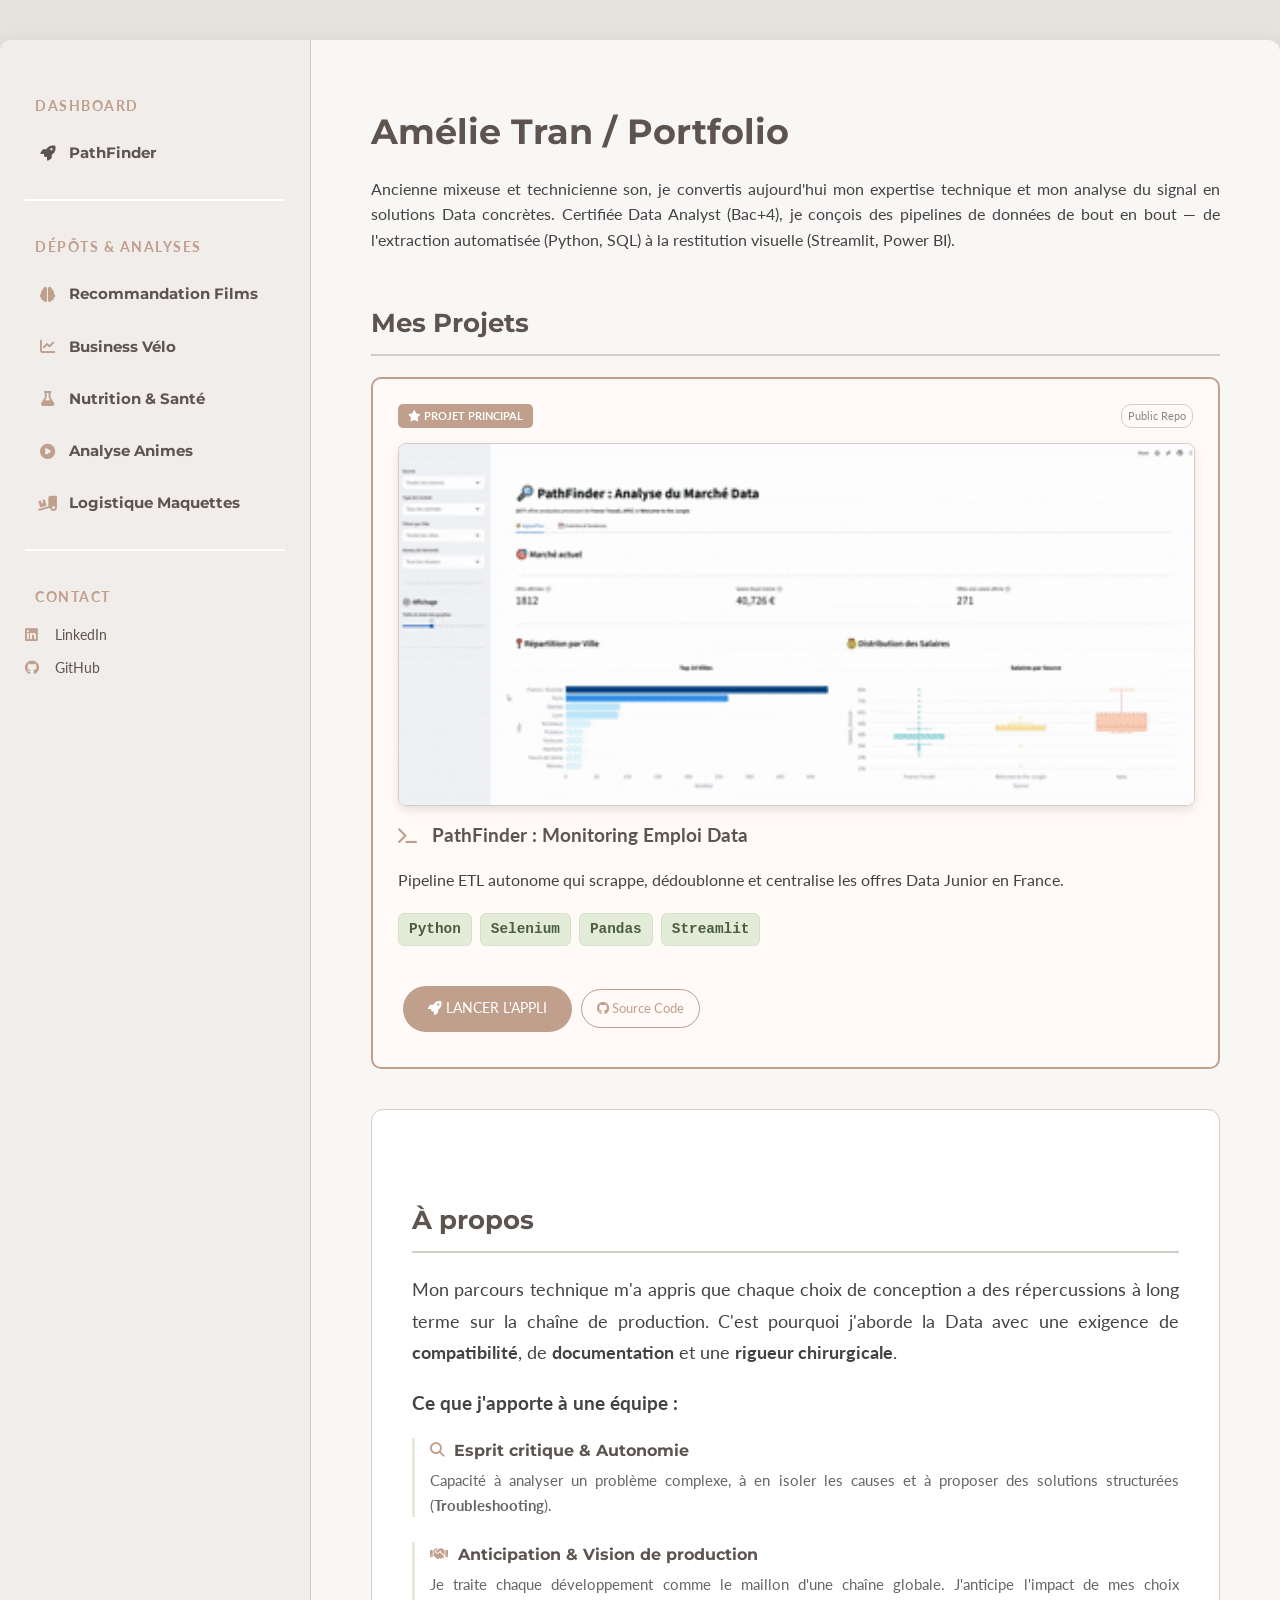
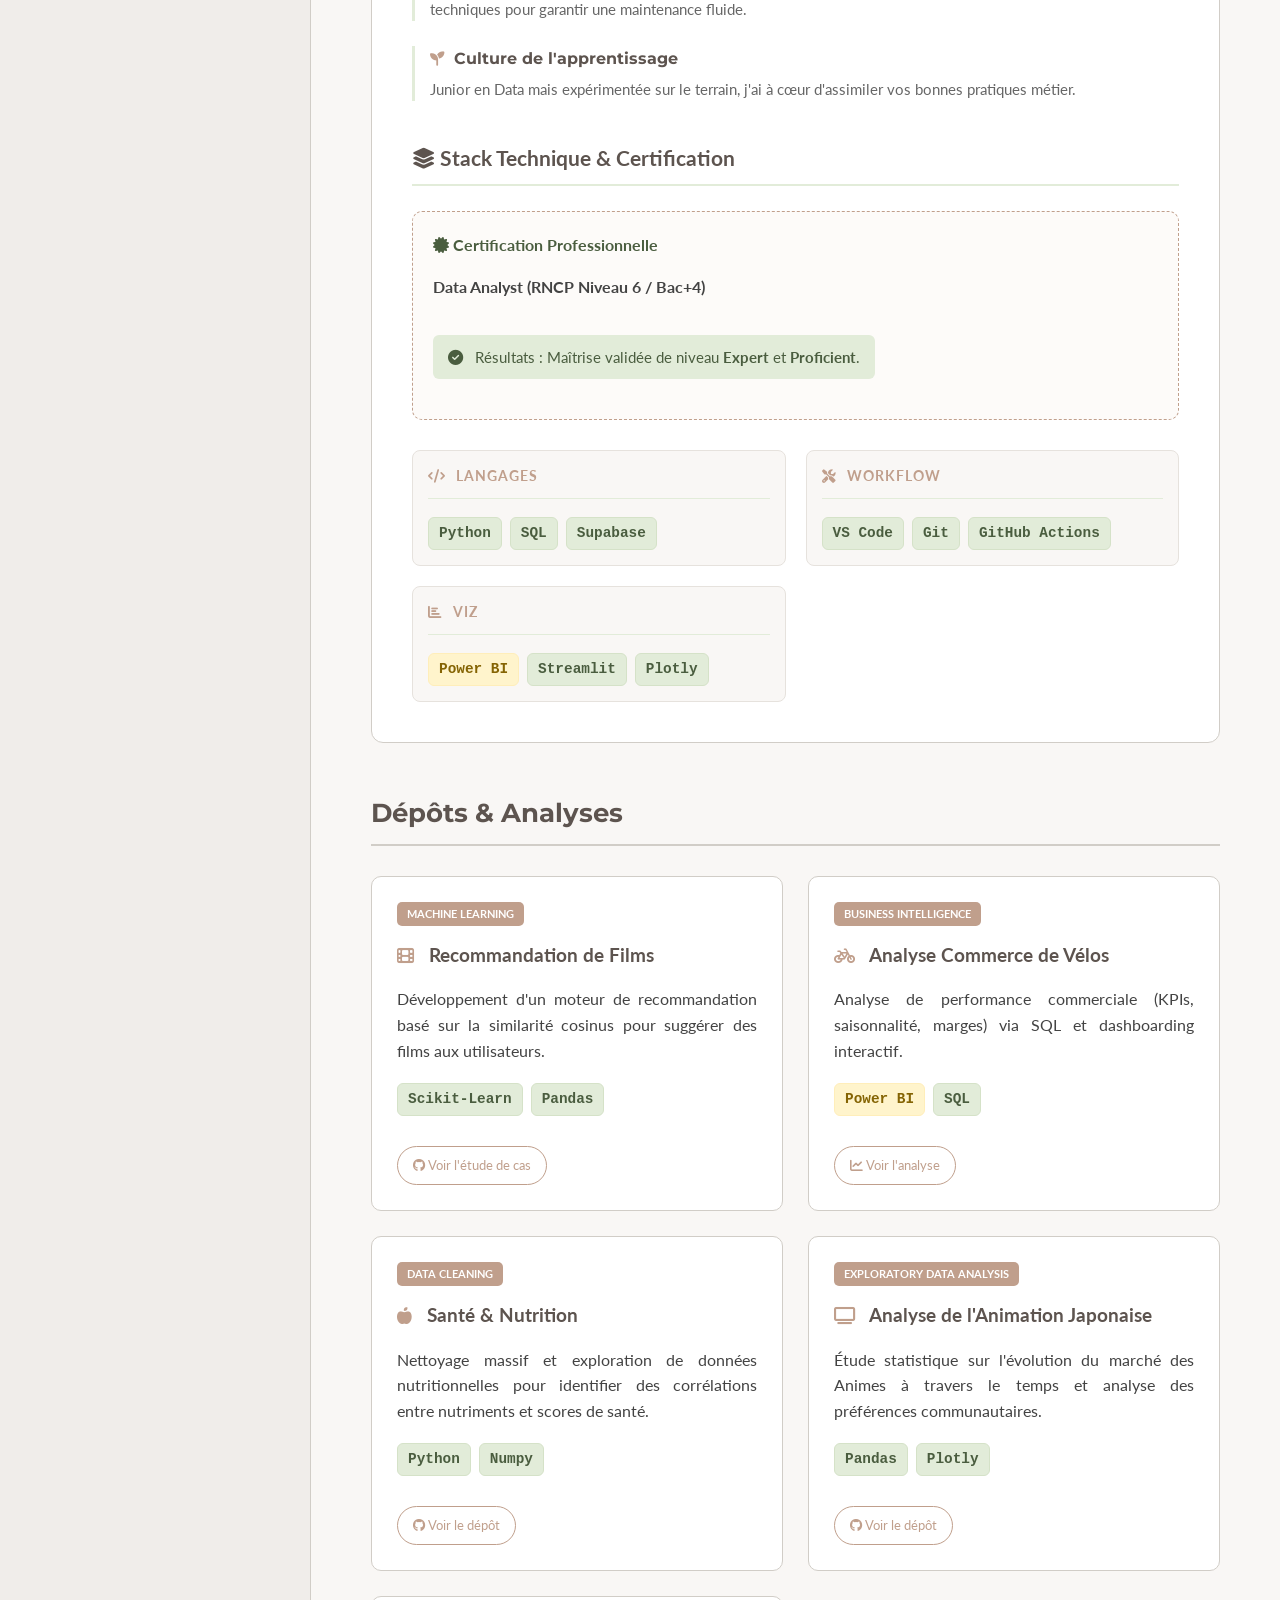
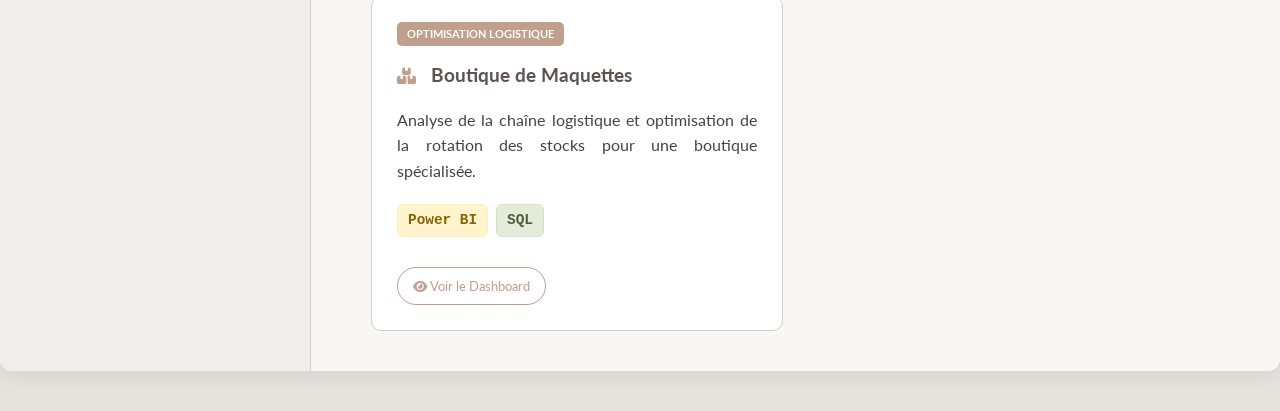
==== index.html @ dfa18959 "Mise à jour A-propos" ====
<!DOCTYPE html>
<html lang="fr">

<head>
    <meta charset="UTF-8">
    <meta name="viewport" content="width=device-width, initial-scale=1.0">
    <title>Am-Tran / Portfolio Data Analyst</title>
    <link href="https://fonts.googleapis.com/css2?family=Lato:wght@400;700&family=Montserrat:wght@700&display=swap"
        rel="stylesheet">
    <link rel="stylesheet" href="https://cdnjs.cloudflare.com/ajax/libs/font-awesome/6.4.0/css/all.min.css">
    <link rel="stylesheet" href="style.css">
</head>

<body>

    <div class="container">
        <nav class="sidebar">
            <h3>Dashboard</h3>
            <ul>
                <li><a href="#pathfinder"><i class="fas fa-rocket"></i> PathFinder</a></li>
            </ul>
            <div class="sidebar-contact">
                <h3>Dépôts & Analyses</h3>
                <ul>
                    <li><a href="#films"><i class="fas fa-brain"></i> Recommandation Films</a></li>
                    <li><a href="#velos"><i class="fas fa-chart-line"></i> Business Vélo</a></li>
                    <li><a href="#nutrition"><i class="fas fa-flask"></i> Nutrition & Santé</a></li>
                    <li><a href="#anime"><i class="fas fa-play-circle"></i> Analyse Animes</a></li>
                    <li><a href="#logistique"><i class="fas fa-truck-loading"></i> Logistique Maquettes</a></li>
                </ul>
            </div>
            <div class="sidebar-contact">
                <h3>Contact</h3>
                <a href="https://www.linkedin.com/in/am%C3%A9lie-tran-981325a5/" target="_blank"><i
                        class="fab fa-linkedin"></i> LinkedIn</a>
                <a href="https://github.com/Am-Tran" target="_blank"><i class="fab fa-github"></i> GitHub</a>
            </div>




        </nav>



        <main class="content">
            <header>
                <h1>Amélie Tran / Portfolio</h1>
                <p class="intro">
                    Ancienne mixeuse et technicienne son, je convertis aujourd'hui mon expertise technique et mon analyse du signal en solutions Data concrètes.

                    Certifiée Data Analyst (Bac+4), je conçois des pipelines de données de bout en bout — de l'extraction automatisée (Python, SQL) à la restitution visuelle (Streamlit, Power BI).
                </p>
            </header>

            <section id="projets">
                <h2>Mes Projets</h2>
                <div class="project-card featured" id="pathfinder">
                    <div class="project-info">
                        <div class="card-header">
                            <span class="tag"><i class="fas fa-star"></i> Projet Principal</span>
                            <span class="repo-status">Public Repo</span>
                        </div>
                        <div class="demo-container">
                            <img src="medias/Demo.gif" alt="Démo PathFinder" class="project-gif">
                        </div>
                        <h3><i class="fas fa-terminal"></i> PathFinder : Monitoring Emploi Data</h3>
                        <p>Pipeline ETL autonome qui scrappe, dédoublonne et centralise les offres Data Junior en
                            France.</p>
                        <div class="stack-list">
                            <span class="stack-badge">Python</span>
                            <span class="stack-badge">Selenium</span>
                            <span class="stack-badge">Pandas</span>
                            <span class="stack-badge">Streamlit</span>
                        </div>
                        <div class="card-footer">
                            <a href="https://pathfinder-data.streamlit.app/" class="btn" target="_blank"><i
                                    class="fas fa-rocket"></i> Lancer l'Appli</a>
                            <a href="https://github.com/Am-Tran/PathFinder" class="btn-small" target="_blank"
                                rel="noopener noreferrer"><i class="fab fa-github"></i> Source Code</a>
                        </div>
                    </div>
                </div>

                <section id="propos">
                    <h2>À propos</h2>
                    
                    <div class="about-text">
                        <p>
                            Mon parcours technique m'a appris que chaque choix de conception a des répercussions à long terme sur la chaîne de production. 
                            C'est pourquoi j'aborde la Data avec une exigence de <strong>compatibilité</strong>, de <strong>documentation</strong> et une <strong>rigueur chirurgicale</strong>.
                        </p>
                    </div>

                    <div class="skills-added-value">
                        <h3>Ce que j'apporte à une équipe :</h3>
                        <div class="value-item">
                            <h4><i class="fas fa-search"></i> Esprit critique & Autonomie</h4>
                            <p>Capacité à analyser un problème complexe, à en isoler les causes et à proposer des solutions structurées (<strong>Troubleshooting</strong>).</p>
                        </div>
                        <div class="value-item">
                            <h4><i class="fas fa-handshake"></i> Anticipation & Vision de production</h4>
                            <p>Je traite chaque développement comme le maillon d'une chaîne globale. J'anticipe l'impact de mes choix techniques pour garantir une maintenance fluide.</p>
                        </div>
                        <div class="value-item">
                            <h4><i class="fas fa-seedling"></i> Culture de l'apprentissage</h4>
                            <p>Junior en Data mais expérimentée sur le terrain, j'ai à cœur d'assimiler vos bonnes pratiques métier.</p>
                        </div>
                    </div>

                    <div id="stack-technique">
                        <h3><i class="fas fa-layer-group"></i> Stack Technique & Certification</h3>
                        
                        <div class="certification-box">
                            <h4><i class="fas fa-certificate"></i> Certification Professionnelle</h4>
                            <p><strong>Data Analyst (RNCP Niveau 6 / Bac+4)</strong></p>
                            <p class="cert-results">
                                <i class="fas fa-check-circle"></i> Résultats : Maîtrise validée de niveau <strong>Expert</strong> et <strong>Proficient</strong>.
                            </p>
                        </div>
                        
                        <div class="stack-container">
                            <div class="stack-category">
                                <h4><i class="fas fa-code"></i> Langages</h4>
                                <div class="stack-tags">
                                    <span class="stack-badge">Python</span>
                                    <span class="stack-badge">SQL</span>
                                    <span class="stack-badge">Supabase</span>
                                </div>
                            </div>
                            <div class="stack-category">
                                <h4><i class="fas fa-tools"></i> Workflow</h4>
                                <div class="stack-tags">
                                    <span class="stack-badge">VS Code</span>
                                    <span class="stack-badge">Git</span>
                                    <span class="stack-badge">GitHub Actions</span>
                                </div>
                            </div>
                            <div class="stack-category">
                                <h4><i class="fas fa-chart-bar"></i> Viz</h4>
                                <div class="stack-tags">
                                    <span class="stack-badge-bi">Power BI</span>
                                    <span class="stack-badge">Streamlit</span>
                                    <span class="stack-badge">Plotly</span>
                                </div>
                            </div>
                        </div>
                    </div>
                </section>
                
                <section id="projets">
                    <h2>Dépôts & Analyses</h2>
                    <div class="project-grid">
                        <div class="project-card" id="films">
                            <div class="project-info">
                                <div class="card-header">
                                    <span class="tag">Machine Learning</span>
                                </div>
                                <h3><i class="fas fa-film"></i> Recommandation de Films</h3>
                                <p>Développement d'un moteur de recommandation basé sur la similarité cosinus pour
                                    suggérer des films aux utilisateurs.</p>
                                <div class="stack-list">
                                    <span class="stack-badge">Scikit-Learn</span>
                                    <span class="stack-badge">Pandas</span>
                                </div>
                                <div class="card-footer">
                                    <a href="PepiteProd.html" class="btn-small" target="_blank"><i
                                            class="fab fa-github"></i> Voir l'étude de cas</a>
                                </div>
                            </div>
                        </div>

                        <div class="project-card" id="velos">
                            <div class="project-info">
                                <div class="card-header">
                                    <span class="tag">Business Intelligence</span>
                                </div>
                                <h3><i class="fas fa-bicycle"></i> Analyse Commerce de Vélos</h3>
                                <p>Analyse de performance commerciale (KPIs, saisonnalité, marges) via SQL et
                                    dashboarding interactif.</p>
                                <div class="stack-list">
                                    <span class="stack-badge-bi">Power BI</span>
                                    <span class="stack-badge">SQL</span>
                                </div>
                                <div class="card-footer">
                                    <a href="#" class="btn-small"><i class="fas fa-chart-line"></i> Voir l'analyse</a>
                                </div>
                            </div>
                        </div>

                        <div class="project-card" id="nutrition">
                            <div class="project-info">
                                <div class="card-header">
                                    <span class="tag">Data Cleaning</span>
                                </div>
                                <h3><i class="fas fa-apple-alt"></i> Santé & Nutrition</h3>
                                <p>Nettoyage massif et exploration de données nutritionnelles pour identifier des
                                    corrélations entre nutriments et scores de santé.</p>
                                <div class="stack-list">
                                    <span class="stack-badge">Python</span>
                                    <span class="stack-badge">Numpy</span>
                                </div>
                                <div class="card-footer">
                                    <a href="https://github.com/Am-Tran" class="btn-small"><i class="fab fa-github"></i>
                                        Voir le dépôt</a>
                                </div>
                            </div>
                        </div>

                        <div class="project-card" id="anime">
                            <div class="project-info">
                                <div class="card-header">
                                    <span class="tag">Exploratory Data Analysis</span>
                                </div>
                                <h3><i class="fas fa-tv"></i> Analyse de l'Animation Japonaise</h3>
                                <p>Étude statistique sur l'évolution du marché des Animes à travers le temps et analyse
                                    des préférences communautaires.</p>
                                <div class="stack-list">
                                    <span class="stack-badge">Pandas</span>
                                    <span class="stack-badge">Plotly</span>
                                </div>
                                <div class="card-footer">
                                    <a href="https://github.com/Am-Tran" class="btn-small"><i class="fab fa-github"></i>
                                        Voir le dépôt</a>
                                </div>
                            </div>
                        </div>

                        <div class="project-card" id="logistique">
                            <div class="project-info">
                                <div class="card-header">
                                    <span class="tag">Optimisation Logistique</span>
                                </div>
                                <h3><i class="fas fa-boxes"></i> Boutique de Maquettes</h3>
                                <p>Analyse de la chaîne logistique et optimisation de la rotation des stocks pour une
                                    boutique spécialisée.</p>
                                <div class="stack-list">
                                    <span class="stack-badge-bi">Power BI</span>
                                    <span class="stack-badge">SQL</span>
                                </div>
                                <div class="card-footer">
                                    <a href="#" class="btn-small"><i class="fas fa-eye"></i> Voir le Dashboard</a>
                                </div>
                            </div>
                        </div>

                    </div>
                </section>

            </section>
        </main>
    </div>
</body>

</html>
---- style.css ----
/* ==========================================================================
   1. RESET ET VARIABLES DE BASE
   ========================================================================== */
html {
    scroll-behavior: smooth;
}

body {
    background-color: #E6E2DD;
    color: #434343;
    font-family: 'Lato', sans-serif;
    line-height: 1.6;
    margin: 0;
}

/* ==========================================================================
   2. MISE EN PAGE GLOBALE
   ========================================================================== */
.container {
    max-width: 1350px;
    margin: 40px auto;
    display: flex;
    background-color: #F9F7F5;
    box-shadow: 0 4px 25px rgba(0, 0, 0, 0.08);
    border-radius: 12px;
    overflow: hidden;
    min-height: 90vh;
}

.content {
    flex: 1;
    padding: 40px 60px;
    min-width: 0; /* TRÈS IMPORTANT pour Flexbox : empêche le texte de déborder */
    overflow-x: hidden;
}

h1, h2 {
    font-family: 'Montserrat', sans-serif;
    color: #5D544F;
}

h1 {
    font-size: 2.2em;
    margin-bottom: 10px;
}

h2 {
    font-size: 1.6em;
    border-bottom: 2px solid #D1CDC7;
    padding-bottom: 10px;
    margin-top: 50px;
}

p {
    text-align: justify;
    margin-bottom: 20px;
}

/* ==========================================================================
   3. SIDEBAR (MENU DE NAVIGATION)
   ========================================================================== */
.sidebar {
    width: 260px;
    background-color: #f0edea;
    padding: 40px 25px;
    flex-shrink: 0;
    border-right: 1px solid #D1CDC7;
}

.sidebar h3 {
    text-align: left;
    font-size: 0.9em;
    text-transform: uppercase;
    letter-spacing: 1.5px;
    margin-bottom: 15px;
    padding-left: 10px;
    color: #C09F8C;
}

.sidebar ul {
    list-style-type: none;
    padding: 0;
}

.sidebar li {
    margin-bottom: 12px;
}

.sidebar li a {
    display: flex;
    align-items: center;
    gap: 12px;
    text-decoration: none;
    color: #5D544F;
    padding: 8px 12px;
    border-radius: 8px;
    transition: all 0.3s;
    font-family: 'Montserrat', sans-serif;
    font-weight: bold;
    font-size: 0.95em;
}

.sidebar li a i,
.sidebar li a span {
    width: 20px;
    text-align: center;
    flex-shrink: 0;
}

.sidebar li a:hover {
    background-color: #ffffff;
    box-shadow: 0 2px 8px rgba(0, 0, 0, 0.05);
    color: #C09F8C;
}

.sidebar-contact {
    margin-top: 25px;
    padding-top: 20px;
    border-top: 2px solid #ffffff;
}

.sidebar-contact a {
    display: flex;
    align-items: center;
    gap: 10px;
    font-size: 0.9em;
    margin-bottom: 10px;
    text-decoration: none;
    color: #5D544F;
    transition: color 0.3s;
}

.sidebar-contact a:hover {
    color: #C09F8C;
}

.sidebar-contact i {
    color: #C09F8C;
    width: 20px;
}

/* ==========================================================================
   4. BOUTONS ET BADGES (COMPÉTENCES)
   ========================================================================== */
.btn, .btn-small {
    display: inline-block;
    text-decoration: none;
    transition: all 0.3s ease;
    text-align: center;
}

.btn {
    background-color: #C09F8C;
    color: white;
    padding: 12px 25px;
    border-radius: 30px;
    font-size: 0.85em;
    text-transform: uppercase;
    margin: 10px 5px;
}

.btn:hover { background-color: #9CAF88; }

.btn-small {
    border: 1px solid #C09F8C;
    color: #C09F8C;
    padding: 8px 15px;
    border-radius: 20px;
    font-size: 0.8em;
}

.btn-small:hover {
    background: #C09F8C;
    color: white;
}

.stack-list, .stack-tags {
    display: flex;
    flex-wrap: wrap;
    gap: 8px;
}

.stack-list { margin: 15px 0; }
.stack-tags { margin-top: 15px; }

.stack-badge {
    font-family: 'Courier New', Courier, monospace;
    background-color: #E2ECD9;
    color: #4A5D3F;
    padding: 4px 10px;
    border-radius: 6px;
    font-size: 0.9em;
    font-weight: bold;
    border: 1px solid #D5E2C8;
    transition: transform 0.2s ease;
}

.stack-badge-bi {
    font-family: 'Courier New', Courier, monospace;
    background-color: #FFF4CC;
    color: #856404;
    padding: 4px 10px;
    border-radius: 6px;
    font-size: 0.9em;
    font-weight: bold;
    border: 1px solid #FFEeba;
    transition: transform 0.2s ease;
}

.stack-badge:hover, .stack-badge-bi:hover {
    transform: scale(1.05);
    cursor: default;
}

/* ==========================================================================
   5. SECTION "À PROPOS" ET "STACK TECHNIQUE"
   ========================================================================== */
#propos {
    margin-top: 40px;
    padding: 40px;
    background-color: #ffffff;
    border-radius: 12px;
    border: 1px solid #D1CDC7;
}

.about-text p {
    font-size: 1.1em;
    line-height: 1.8;
    color: #434343;
}

.value-item {
    margin-bottom: 25px;
    padding-left: 15px;
    border-left: 3px solid #E2ECD9;
}

.value-item h4 {
    margin: 0 0 5px 0;
    color: #5D544F;
    font-family: 'Montserrat', sans-serif;
    display: flex;
    align-items: center;
    gap: 10px;
}

.value-item h4 i {
    color: #C09F8C;
    font-size: 0.9em;
}

.value-item p {
    margin: 0;
    font-size: 0.95em;
    color: #666;
}

/* Stack imbriquée dans À propos */
#stack-technique {
    margin-top: 40px;
}

#stack-technique h3 {
    font-size: 1.3em;
    color: #5D544F;
    border-bottom: 2px solid #E2ECD9;
    padding-bottom: 10px;
    margin-bottom: 25px;
}

.certification-box {
    background-color: #FDFBF9;
    border: 1px dashed #C09F8C;
    padding: 20px;
    border-radius: 10px;
    margin-bottom: 30px;
}

.certification-box h4 {
    color: #4A5D3F;
    margin-top: 0;
    margin-bottom: 10px;
}

.cert-results {
    color: #4A5D3F;
    font-size: 0.95em;
    background: #E2ECD9;
    padding: 10px 15px;
    border-radius: 6px;
    display: inline-block;
}

.cert-results i { margin-right: 8px; }

.stack-container {
    display: grid;
    grid-template-columns: repeat(auto-fit, minmax(250px, 1fr));
    gap: 20px;
}

.stack-category {
    background: #F9F7F5;
    padding: 15px;
    border-radius: 8px;
    border: 1px solid #E6E2DD;
}

.stack-category h4 {
    margin-top: 0;
    color: #C09F8C;
    font-size: 0.85em;
    text-transform: uppercase;
    letter-spacing: 1px;
    border-bottom: 1px solid #E2ECD9;
    padding-bottom: 10px;
    display: flex;
    align-items: center;
    gap: 10px;
}

/* ==========================================================================
   6. GRILLE DES PROJETS (INDEX)
   ========================================================================== */
.project-grid {
    display: grid;
    grid-template-columns: repeat(auto-fit, minmax(280px, 1fr));
    gap: 25px;
    margin-top: 30px;
}

.project-card {
    background: white;
    border: 1px solid #D1CDC7;
    border-radius: 10px;
    padding: 25px;
    display: flex;
    flex-direction: column;
    justify-content: space-between;
    transition: transform 0.3s, box-shadow 0.3s;
}

.project-card:hover {
    transform: translateY(-5px);
    box-shadow: 0 8px 25px rgba(0, 0, 0, 0.08);
}

.project-card.featured {
    grid-column: 1 / -1;
    background-color: #fffaf7;
    border: 2px solid #C09F8C;
}

.card-header {
    display: flex;
    justify-content: space-between;
    align-items: center;
    margin-bottom: 10px;
}

.tag {
    background: #C09F8C;
    color: white;
    padding: 3px 10px;
    border-radius: 5px;
    font-size: 0.7em;
    text-transform: uppercase;
    font-weight: bold;
}

.repo-status {
    font-size: 0.7em;
    color: #888;
    border: 1px solid #D1CDC7;
    padding: 2px 6px;
    border-radius: 10px;
}

.project-card h3 {
    margin: 15px 0 10px 0;
    color: #5D544F;
    text-align: left;
}

.project-card h3 i {
    margin-right: 10px;
    color: #C09F8C;
    font-size: 0.9em;
    transition: 0.3s;
}

.project-card:hover h3 i { transform: scale(1.2); }

.card-footer {
    margin-top: auto;
    padding-top: 15px;
}

.demo-container {
    width: 100%;
    border-radius: 8px;
    overflow: hidden;
    margin: 15px 0;
    border: 1px solid #D1CDC7;
    box-shadow: 0 4px 10px rgba(0, 0, 0, 0.1);
}

.project-gif {
    width: 100%;
    display: block;
    transition: transform 0.5s ease;
}

.project-card:hover .project-gif { transform: scale(1.02); }

/* ==========================================================================
   7. PAGES DE PROJETS DÉTAILLÉS (EX: CINÉMA)
   ========================================================================== */
.project-header {
    display: flex;
    align-items: center;
    gap: 20px;
    margin-bottom: 30px;
}

.context-box {
    background: #ffffff;
    padding: 20px;
    border-radius: 8px;
    border-left: 5px solid #E2ECD9;
    margin-bottom: 30px;
}

.context-box p, .tech-deep-dive p {
    white-space: normal;
    word-wrap: break-word;
}

.dashboard-showcase img {
    width: 100%;
    height: auto;
    border-radius: 8px;
    box-shadow: 0 4px 15px rgba(0, 0, 0, 0.1);
    margin-top: 15px;
}

.caption {
    font-style: italic;
    font-size: 0.9em;
    color: #666;
    margin-top: 10px;
    text-align: center;
}

.image-centree {
    display: block;
    margin: 30px auto;
    width: 50%;
    border-radius: 10px;
    box-shadow: 0 4px 10px rgba(0, 0, 0, 0.1);
}

/* ==========================================================================
   8. CARROUSEL SWIPER & LIGHTBOX
   ========================================================================== */
.swiper {
    overflow: hidden; 
    position: relative;
}

.swiper-wrapper {
    display: flex; 
    transition-property: transform;
}

.swiper-slide {
    flex-shrink: 0; 
    width: 100%;
    height: auto;
    position: relative;
}

.mySwiper {
    width: 100%;
    max-width: 1000px;
    margin: 20px auto;
    height: auto;
    max-height: 70vh;
    background-color: #fff;
    border: 1px solid #ddd;
    border-radius: 12px;
}

.swiper-slide a {
    display: block;
    width: 100%;
}

.swiper-slide img {
    max-width: 100%;
    max-height: 60vh;
    object-fit: contain;
    cursor: zoom-in;
    transition: opacity 0.3s;    
}

.swiper-slide img:hover {
    opacity: 0.9;
}

.swiper-button-next,
.swiper-button-prev {
    color: #4A5D3F;
    background-color: rgba(255, 255, 255, 0.8);
    width: 50px;
    height: 50px;
    border-radius: 50%;
    box-shadow: 0 2px 10px rgba(0, 0, 0, 0.1);
}

.swiper-button-next:after,
.swiper-button-prev:after {
    font-size: 20px;
    font-weight: bold;
}

.swiper-pagination-bullet-active {
    background: #4A5D3F;
}

.swiper-slide .caption {
    margin: 15px 0;
    font-size: 0.9em;
    font-style: italic;
    color: #666;
    padding: 0 20px;
}

/* ==========================================================================
   9. RESPONSIVE MOBILE
   ========================================================================== */
@media (max-width: 768px) {
    .container {
        flex-direction: column;
        margin: 0;
        border-radius: 0;
    }

    .sidebar {
        width: 100%;
        height: auto;
        position: static;
        padding: 20px;
        box-sizing: border-box;
    }

    .content {
        padding: 20px;
    }
}
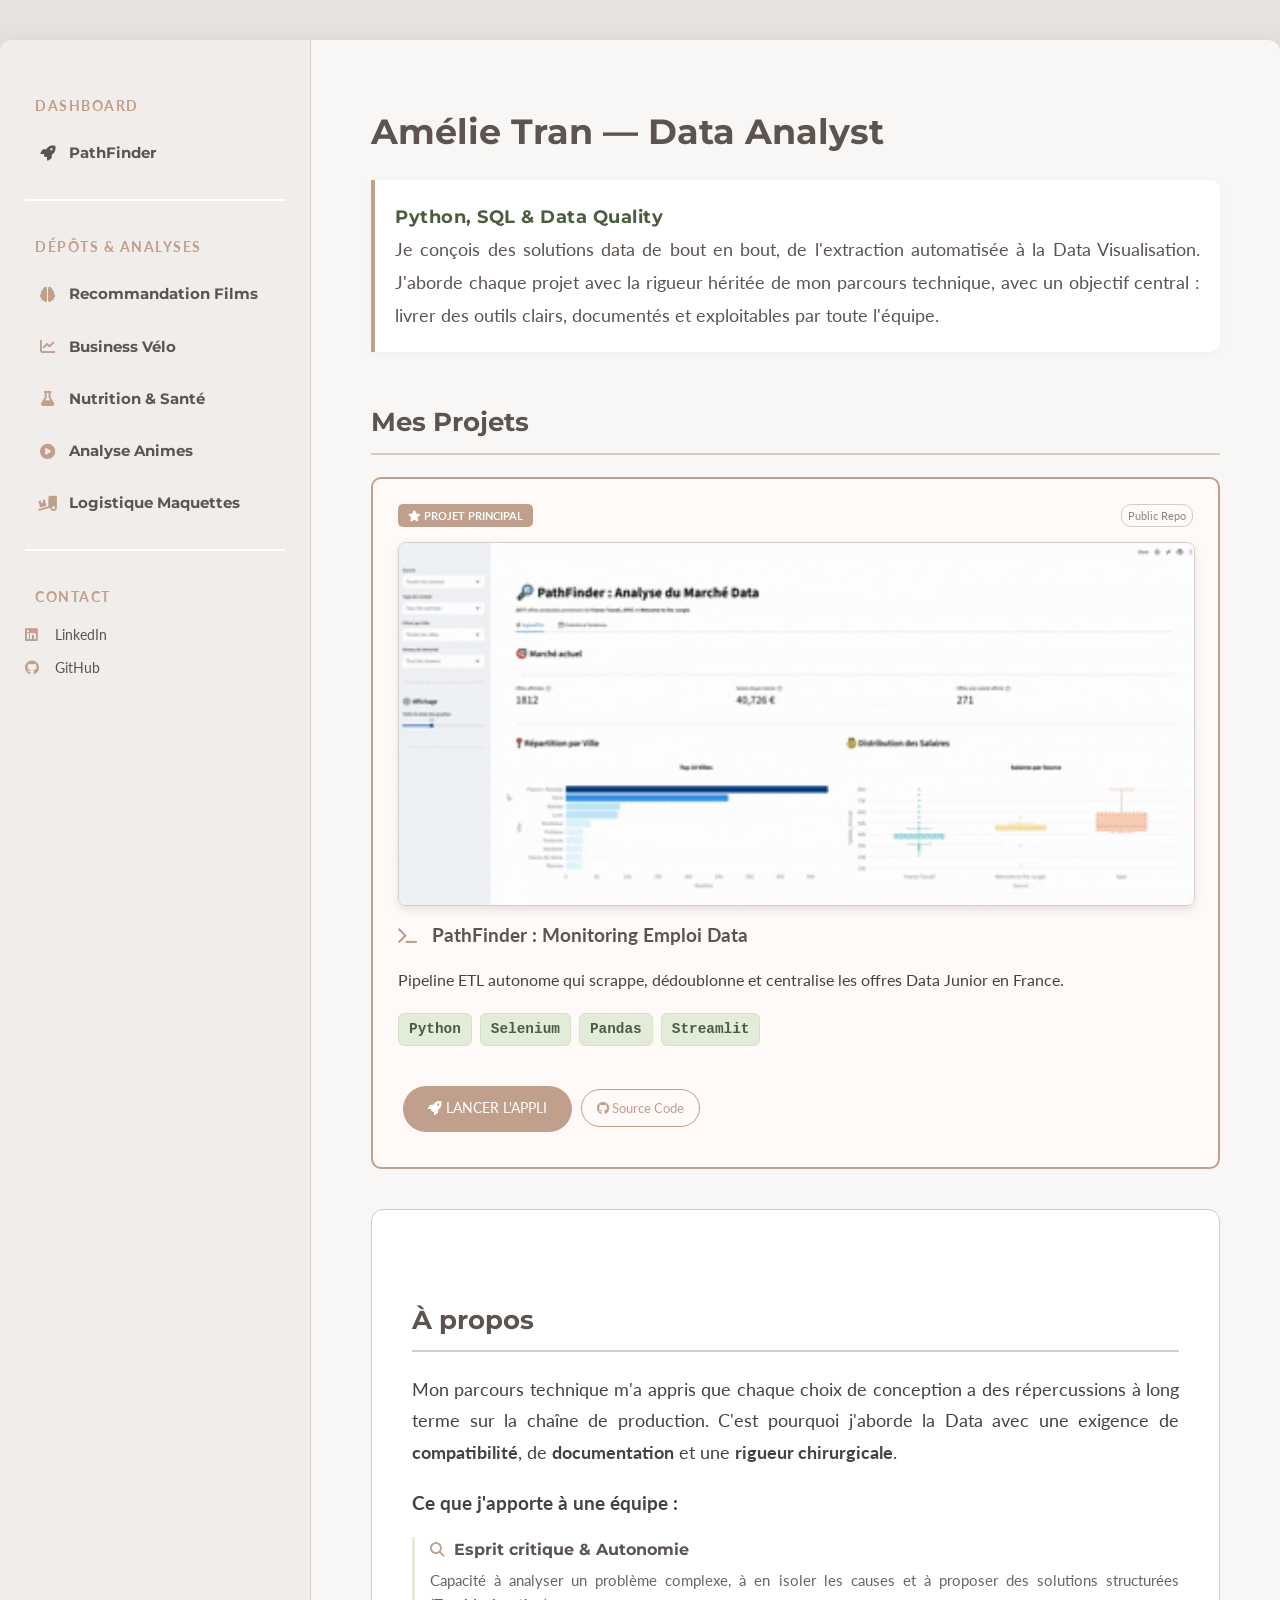
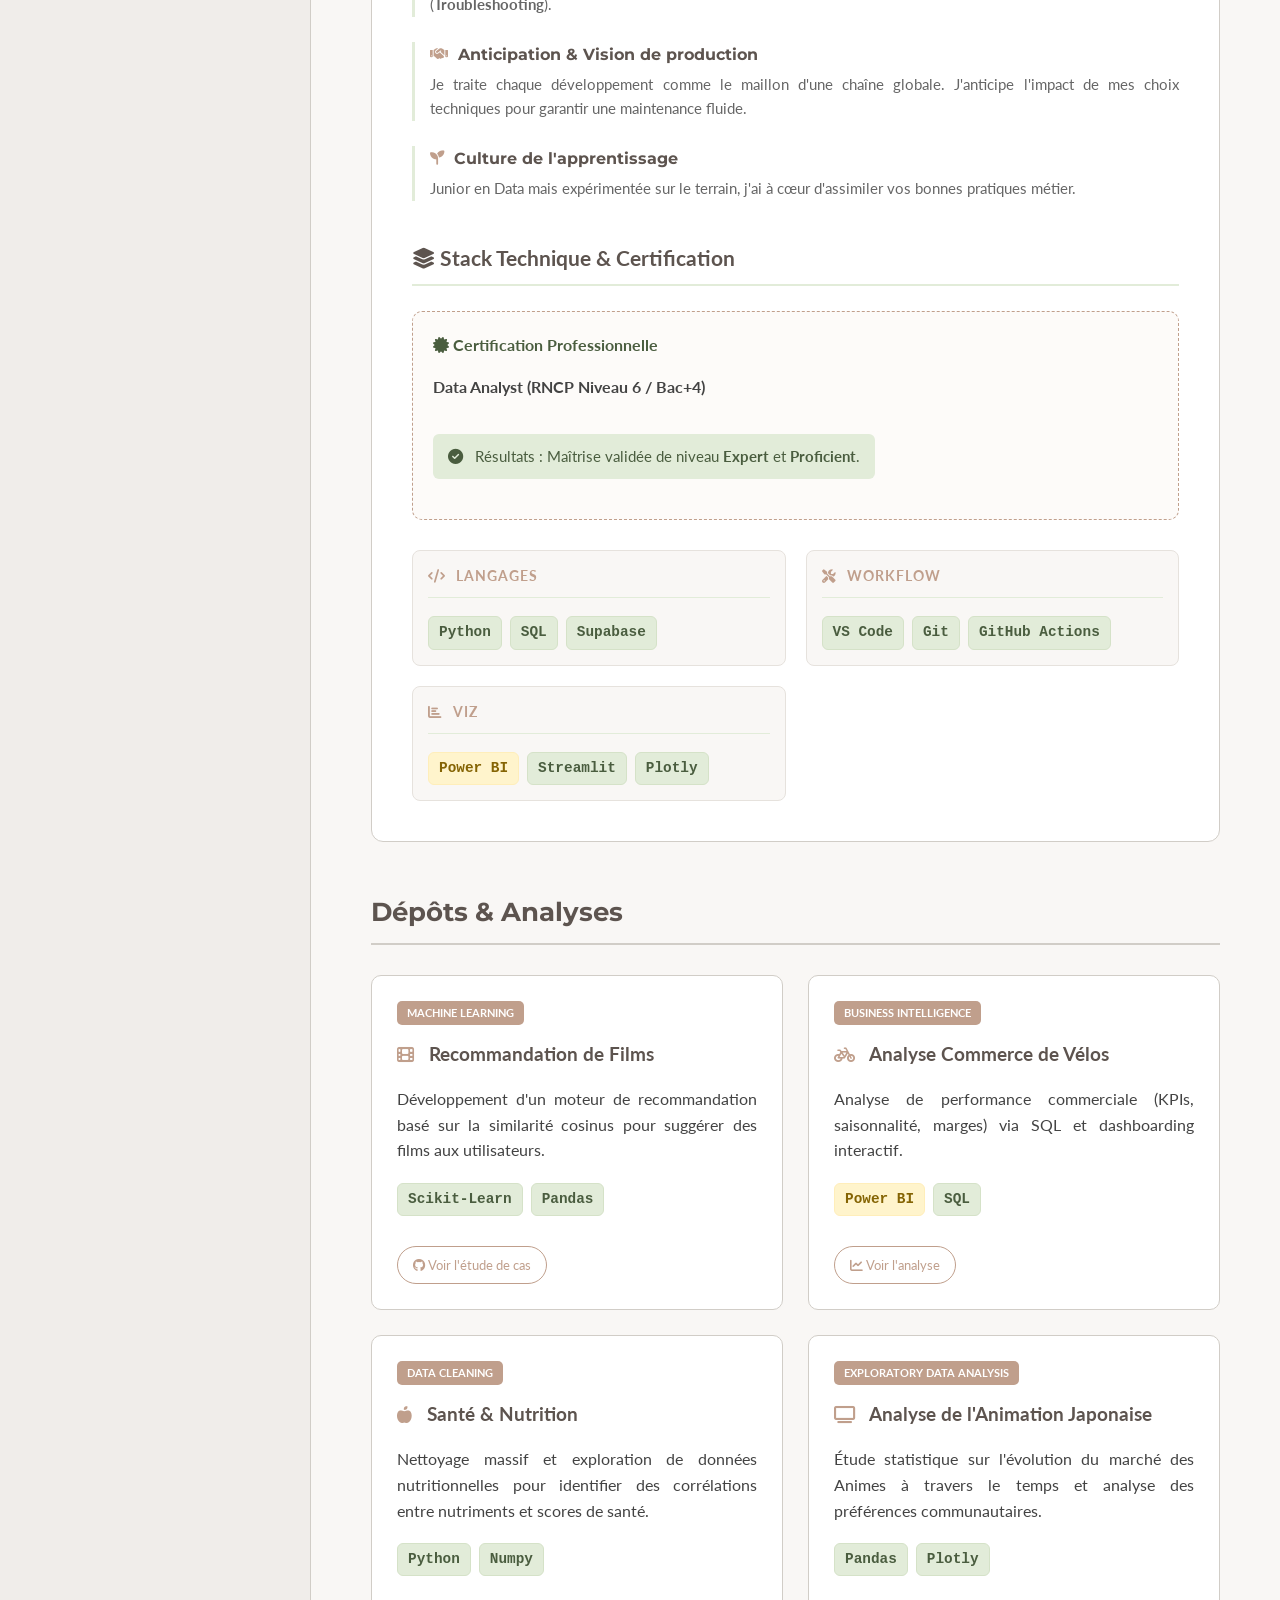
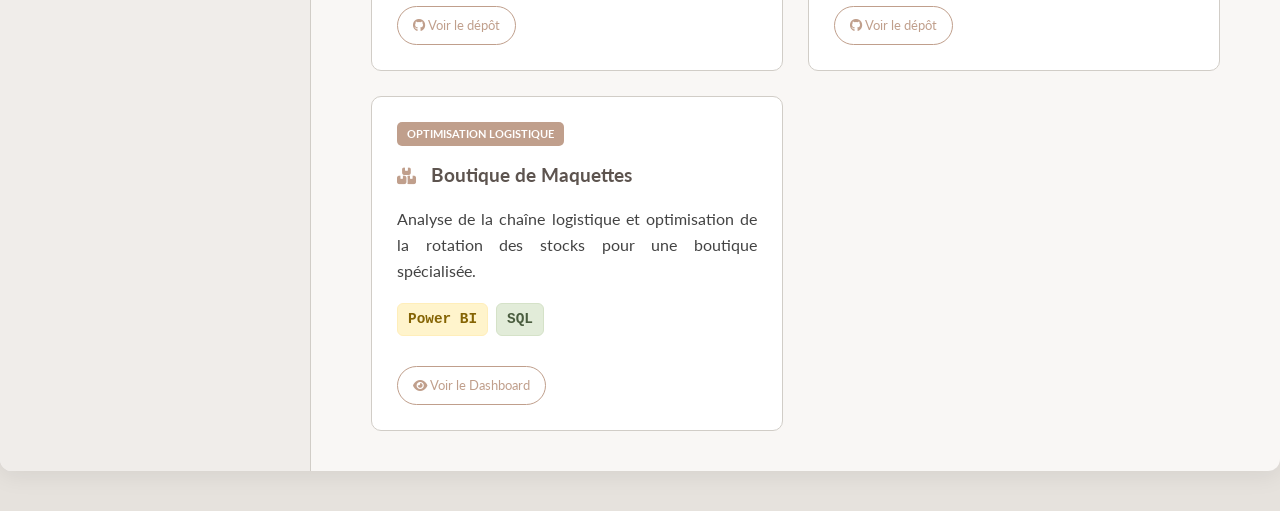
==== commit 78e59e48: "Modif carrousel" ====
--- a/index.html
+++ b/index.html
@@ -45,11 +45,11 @@
 
         <main class="content">
             <header>
-                <h1>Amélie Tran / Portfolio</h1>
+                <h1>Amélie Tran — Data Analyst</h1>
                 <p class="intro">
-                    Ancienne mixeuse et technicienne son, je convertis aujourd'hui mon expertise technique et mon analyse du signal en solutions Data concrètes.
-
-                    Certifiée Data Analyst (Bac+4), je conçois des pipelines de données de bout en bout — de l'extraction automatisée (Python, SQL) à la restitution visuelle (Streamlit, Power BI).
+                    <strong>Python, SQL & Data Quality</strong><br>
+                    Je conçois des solutions data de bout en bout, de l'extraction automatisée à la Data Visualisation. 
+                    J'aborde chaque projet avec la rigueur héritée de mon parcours technique, avec un objectif central : livrer des outils clairs, documentés et exploitables par toute l'équipe.
                 </p>
             </header>
 
@@ -164,7 +164,7 @@
                                     <span class="stack-badge">Pandas</span>
                                 </div>
                                 <div class="card-footer">
-                                    <a href="PepiteProd.html" class="btn-small" target="_blank"><i
+                                    <a href="PepiteProd.html" class="btn-small"><i
                                             class="fab fa-github"></i> Voir l'étude de cas</a>
                                 </div>
                             </div>
--- a/style.css
+++ b/style.css
@@ -30,13 +30,41 @@
 .content {
     flex: 1;
     padding: 40px 60px;
-    min-width: 0; /* TRÈS IMPORTANT pour Flexbox : empêche le texte de déborder */
+    min-width: 0;
+    /* TRÈS IMPORTANT pour Flexbox : empêche le texte de déborder */
     overflow-x: hidden;
 }
 
-h1, h2 {
+h1,
+h2 {
     font-family: 'Montserrat', sans-serif;
     color: #5D544F;
+}
+
+/* Style de l'introduction (Elevator Pitch) */
+header {
+    margin-bottom: 40px;
+}
+
+.intro {
+    font-size: 1.15em;
+    line-height: 1.8;
+    color: #5D544F;
+    border-left: 4px solid #C09F8C;
+    /* La petite ligne beige élégante à gauche */
+    padding-left: 20px;
+    margin-top: 20px;
+    background-color: #ffffff;
+    padding: 20px;
+    border-radius: 0 10px 10px 0;
+    box-shadow: 0 2px 10px rgba(0, 0, 0, 0.03);
+}
+
+.intro strong {
+    color: #4A5D3F;
+    /* Ton vert foncé technique pour faire ressortir Python/SQL */
+    font-family: 'Montserrat', sans-serif;
+    letter-spacing: 0.5px;
 }
 
 h1 {
@@ -142,7 +170,8 @@
 /* ==========================================================================
    4. BOUTONS ET BADGES (COMPÉTENCES)
    ========================================================================== */
-.btn, .btn-small {
+.btn,
+.btn-small {
     display: inline-block;
     text-decoration: none;
     transition: all 0.3s ease;
@@ -159,7 +188,9 @@
     margin: 10px 5px;
 }
 
-.btn:hover { background-color: #9CAF88; }
+.btn:hover {
+    background-color: #9CAF88;
+}
 
 .btn-small {
     border: 1px solid #C09F8C;
@@ -174,14 +205,20 @@
     color: white;
 }
 
-.stack-list, .stack-tags {
+.stack-list,
+.stack-tags {
     display: flex;
     flex-wrap: wrap;
     gap: 8px;
 }
 
-.stack-list { margin: 15px 0; }
-.stack-tags { margin-top: 15px; }
+.stack-list {
+    margin: 15px 0;
+}
+
+.stack-tags {
+    margin-top: 15px;
+}
 
 .stack-badge {
     font-family: 'Courier New', Courier, monospace;
@@ -207,7 +244,8 @@
     transition: transform 0.2s ease;
 }
 
-.stack-badge:hover, .stack-badge-bi:hover {
+.stack-badge:hover,
+.stack-badge-bi:hover {
     transform: scale(1.05);
     cursor: default;
 }
@@ -291,7 +329,9 @@
     display: inline-block;
 }
 
-.cert-results i { margin-right: 8px; }
+.cert-results i {
+    margin-right: 8px;
+}
 
 .stack-container {
     display: grid;
@@ -389,7 +429,9 @@
     transition: 0.3s;
 }
 
-.project-card:hover h3 i { transform: scale(1.2); }
+.project-card:hover h3 i {
+    transform: scale(1.2);
+}
 
 .card-footer {
     margin-top: auto;
@@ -411,7 +453,9 @@
     transition: transform 0.5s ease;
 }
 
-.project-card:hover .project-gif { transform: scale(1.02); }
+.project-card:hover .project-gif {
+    transform: scale(1.02);
+}
 
 /* ==========================================================================
    7. PAGES DE PROJETS DÉTAILLÉS (EX: CINÉMA)
@@ -431,7 +475,8 @@
     margin-bottom: 30px;
 }
 
-.context-box p, .tech-deep-dive p {
+.context-box p,
+.tech-deep-dive p {
     white-space: normal;
     word-wrap: break-word;
 }
@@ -464,17 +509,17 @@
    8. CARROUSEL SWIPER & LIGHTBOX
    ========================================================================== */
 .swiper {
-    overflow: hidden; 
+    overflow: hidden;
     position: relative;
 }
 
 .swiper-wrapper {
-    display: flex; 
+    display: flex;
     transition-property: transform;
 }
 
 .swiper-slide {
-    flex-shrink: 0; 
+    flex-shrink: 0;
     width: 100%;
     height: auto;
     position: relative;
@@ -485,10 +530,11 @@
     max-width: 1000px;
     margin: 20px auto;
     height: auto;
-    max-height: 70vh;
+    max-height: 80vh;
     background-color: #fff;
     border: 1px solid #ddd;
     border-radius: 12px;
+    padding-bottom: 60px;
 }
 
 .swiper-slide a {
@@ -501,7 +547,7 @@
     max-height: 60vh;
     object-fit: contain;
     cursor: zoom-in;
-    transition: opacity 0.3s;    
+    transition: opacity 0.3s;
 }
 
 .swiper-slide img:hover {
@@ -528,12 +574,19 @@
     background: #4A5D3F;
 }
 
+.swiper-pagination {
+    bottom: 15px !important; 
+}
+
 .swiper-slide .caption {
-    margin: 15px 0;
-    font-size: 0.9em;
+    margin-top: 25px;  
+    margin-bottom: 10px;
+    font-size: 1.1em;    
     font-style: italic;
-    color: #666;
-    padding: 0 20px;
+    color: #4A5D3F;     
+    padding: 0 40px;    
+    line-height: 1.5;    
+    text-align: center;
 }
 
 /* ==========================================================================
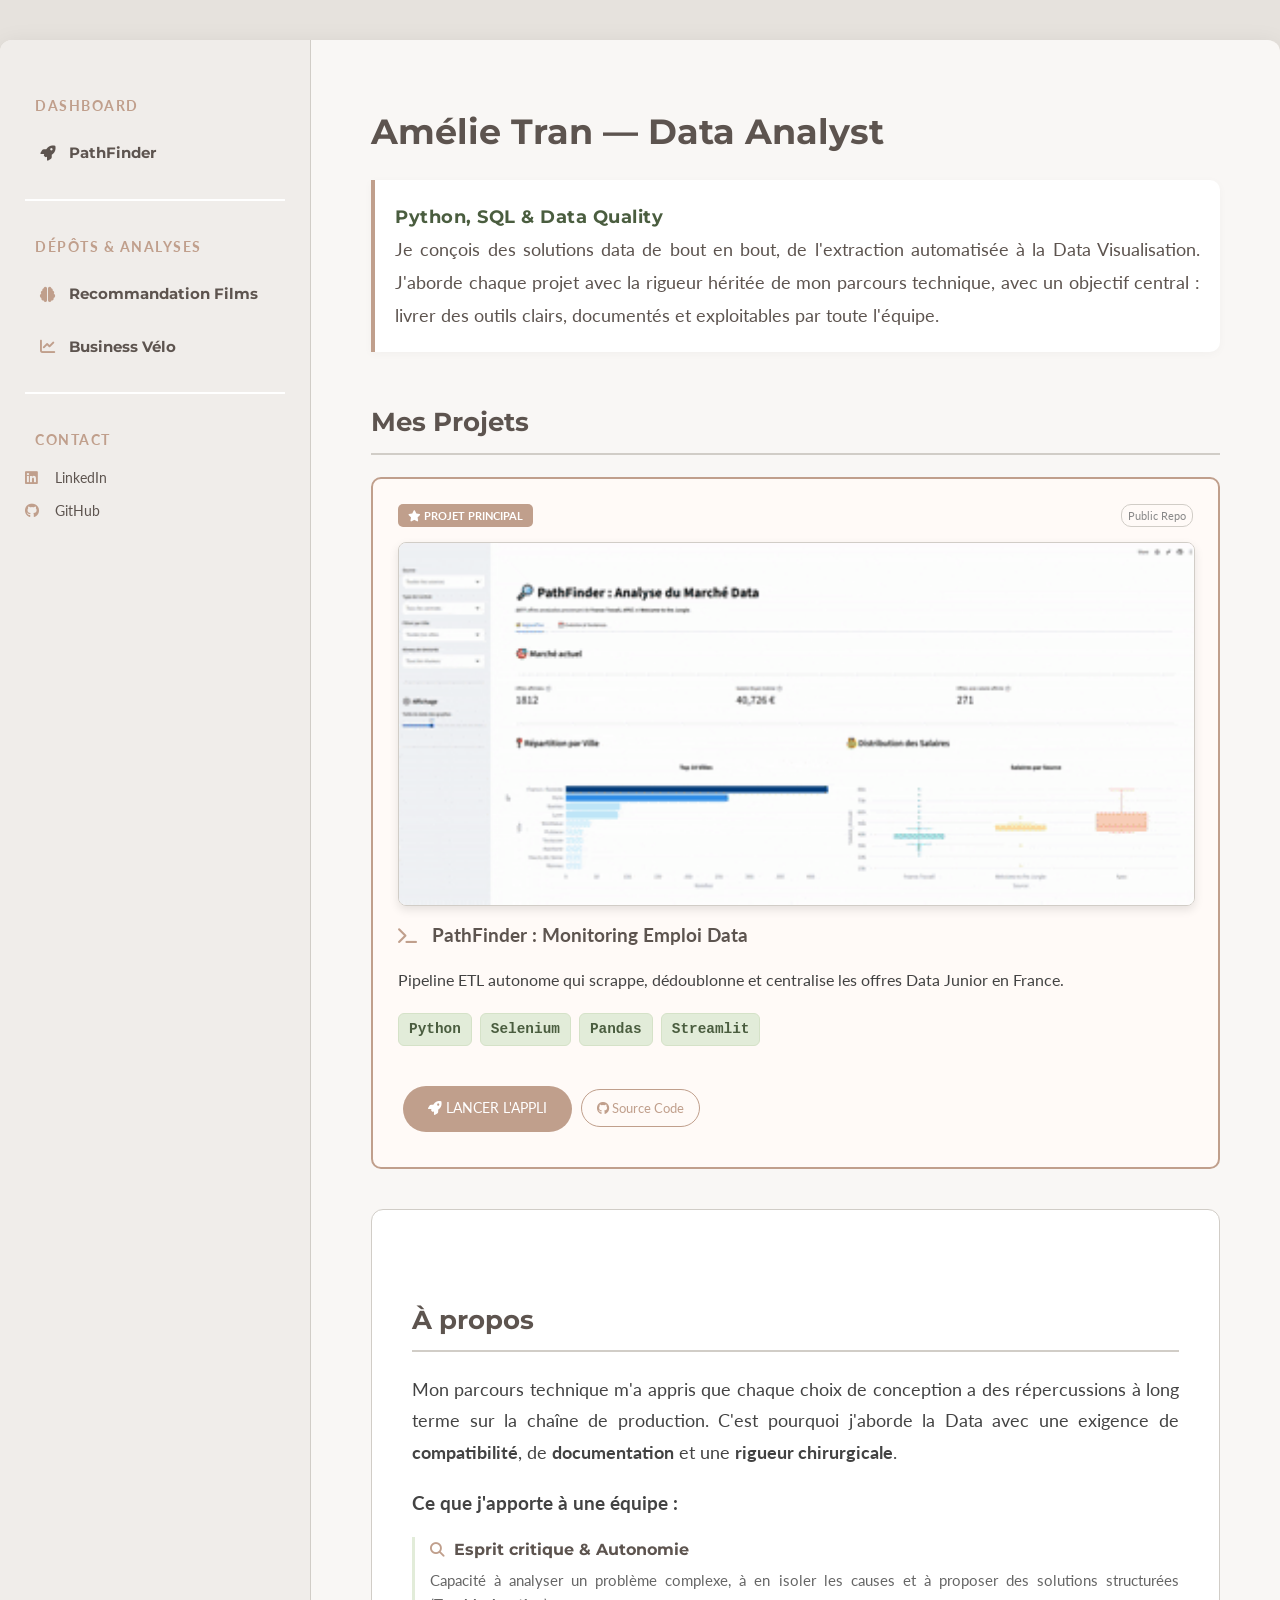
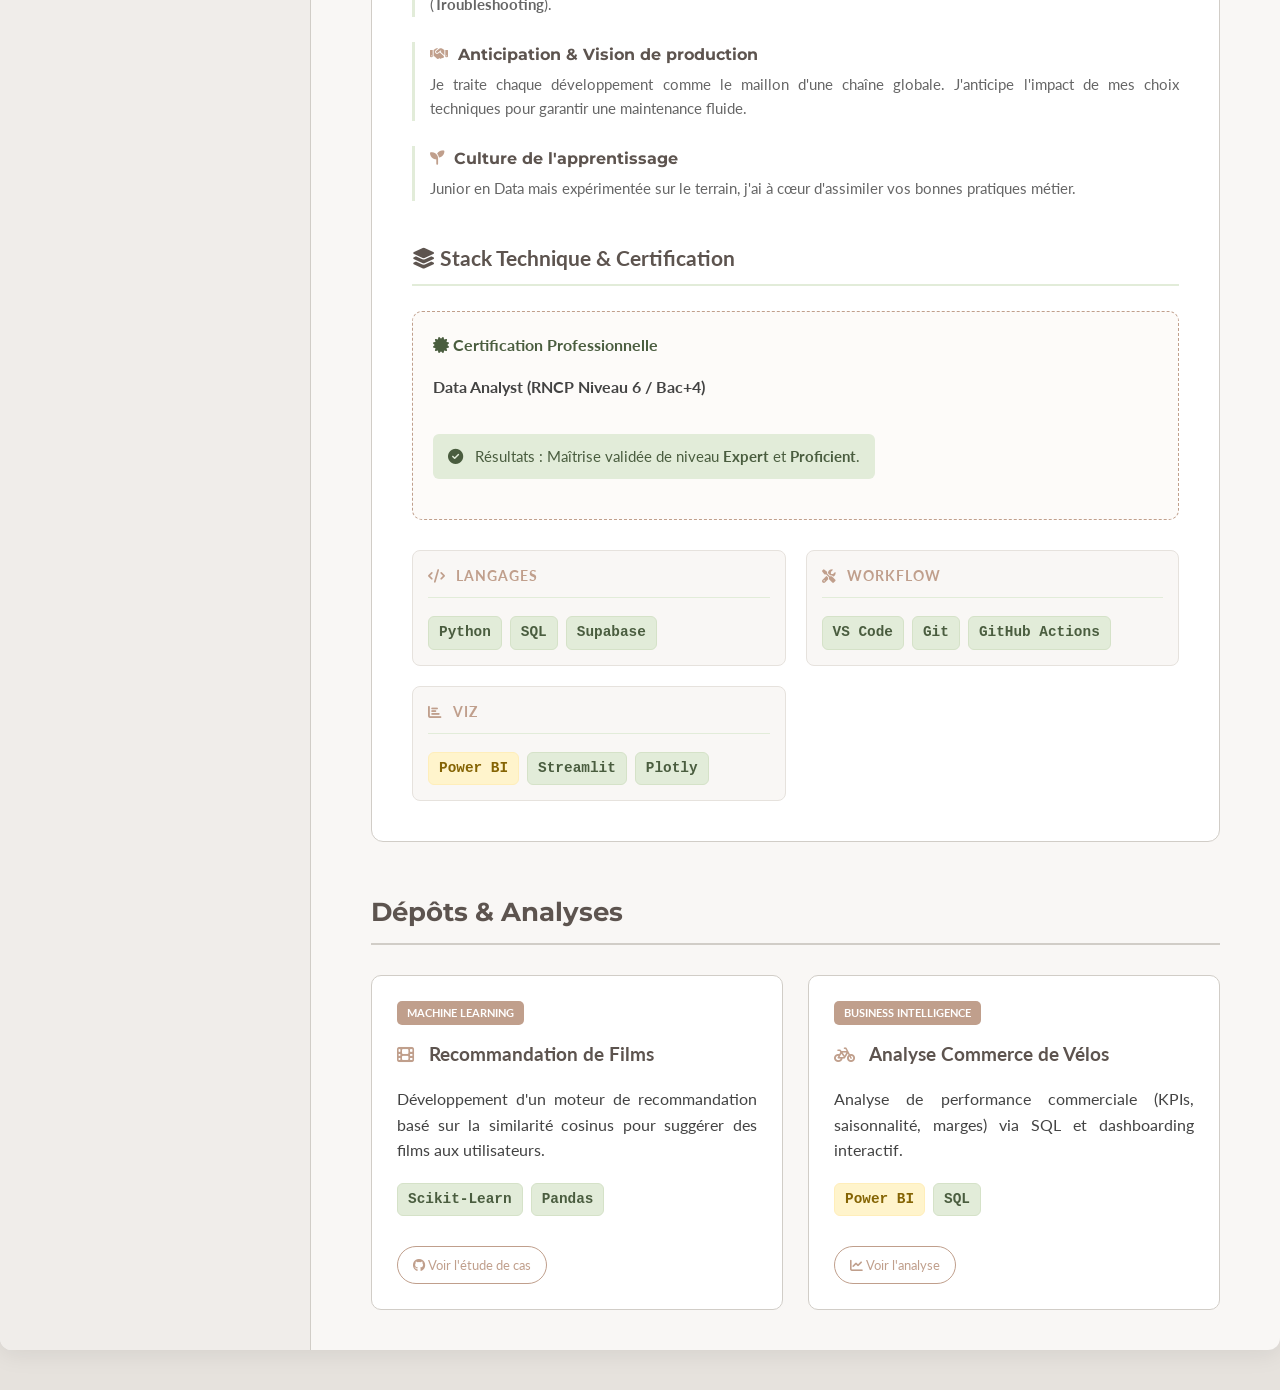
==== commit 863f66c9: "Finalisation page Velo" ====
--- a/index.html
+++ b/index.html
@@ -22,11 +22,8 @@
             <div class="sidebar-contact">
                 <h3>Dépôts & Analyses</h3>
                 <ul>
-                    <li><a href="#films"><i class="fas fa-brain"></i> Recommandation Films</a></li>
-                    <li><a href="#velos"><i class="fas fa-chart-line"></i> Business Vélo</a></li>
-                    <li><a href="#nutrition"><i class="fas fa-flask"></i> Nutrition & Santé</a></li>
-                    <li><a href="#anime"><i class="fas fa-play-circle"></i> Analyse Animes</a></li>
-                    <li><a href="#logistique"><i class="fas fa-truck-loading"></i> Logistique Maquettes</a></li>
+                    <li><a href="CineCreuse.html"><i class="fas fa-brain"></i> Recommandation Films</a></li>
+                    <li><a href="PtitVelo.html"><i class="fas fa-chart-line"></i> Business Vélo</a></li>                                       
                 </ul>
             </div>
             <div class="sidebar-contact">
@@ -48,8 +45,9 @@
                 <h1>Amélie Tran — Data Analyst</h1>
                 <p class="intro">
                     <strong>Python, SQL & Data Quality</strong><br>
-                    Je conçois des solutions data de bout en bout, de l'extraction automatisée à la Data Visualisation. 
-                    J'aborde chaque projet avec la rigueur héritée de mon parcours technique, avec un objectif central : livrer des outils clairs, documentés et exploitables par toute l'équipe.
+                    Je conçois des solutions data de bout en bout, de l'extraction automatisée à la Data Visualisation.
+                    J'aborde chaque projet avec la rigueur héritée de mon parcours technique, avec un objectif central :
+                    livrer des outils clairs, documentés et exploitables par toute l'équipe.
                 </p>
             </header>
 
@@ -84,11 +82,13 @@
 
                 <section id="propos">
                     <h2>À propos</h2>
-                    
+
                     <div class="about-text">
                         <p>
-                            Mon parcours technique m'a appris que chaque choix de conception a des répercussions à long terme sur la chaîne de production. 
-                            C'est pourquoi j'aborde la Data avec une exigence de <strong>compatibilité</strong>, de <strong>documentation</strong> et une <strong>rigueur chirurgicale</strong>.
+                            Mon parcours technique m'a appris que chaque choix de conception a des répercussions à long
+                            terme sur la chaîne de production.
+                            C'est pourquoi j'aborde la Data avec une exigence de <strong>compatibilité</strong>, de
+                            <strong>documentation</strong> et une <strong>rigueur chirurgicale</strong>.
                         </p>
                     </div>
 
@@ -96,29 +96,33 @@
                         <h3>Ce que j'apporte à une équipe :</h3>
                         <div class="value-item">
                             <h4><i class="fas fa-search"></i> Esprit critique & Autonomie</h4>
-                            <p>Capacité à analyser un problème complexe, à en isoler les causes et à proposer des solutions structurées (<strong>Troubleshooting</strong>).</p>
+                            <p>Capacité à analyser un problème complexe, à en isoler les causes et à proposer des
+                                solutions structurées (<strong>Troubleshooting</strong>).</p>
                         </div>
                         <div class="value-item">
                             <h4><i class="fas fa-handshake"></i> Anticipation & Vision de production</h4>
-                            <p>Je traite chaque développement comme le maillon d'une chaîne globale. J'anticipe l'impact de mes choix techniques pour garantir une maintenance fluide.</p>
+                            <p>Je traite chaque développement comme le maillon d'une chaîne globale. J'anticipe l'impact
+                                de mes choix techniques pour garantir une maintenance fluide.</p>
                         </div>
                         <div class="value-item">
                             <h4><i class="fas fa-seedling"></i> Culture de l'apprentissage</h4>
-                            <p>Junior en Data mais expérimentée sur le terrain, j'ai à cœur d'assimiler vos bonnes pratiques métier.</p>
+                            <p>Junior en Data mais expérimentée sur le terrain, j'ai à cœur d'assimiler vos bonnes
+                                pratiques métier.</p>
                         </div>
                     </div>
 
                     <div id="stack-technique">
                         <h3><i class="fas fa-layer-group"></i> Stack Technique & Certification</h3>
-                        
+
                         <div class="certification-box">
                             <h4><i class="fas fa-certificate"></i> Certification Professionnelle</h4>
                             <p><strong>Data Analyst (RNCP Niveau 6 / Bac+4)</strong></p>
                             <p class="cert-results">
-                                <i class="fas fa-check-circle"></i> Résultats : Maîtrise validée de niveau <strong>Expert</strong> et <strong>Proficient</strong>.
+                                <i class="fas fa-check-circle"></i> Résultats : Maîtrise validée de niveau
+                                <strong>Expert</strong> et <strong>Proficient</strong>.
                             </p>
                         </div>
-                        
+
                         <div class="stack-container">
                             <div class="stack-category">
                                 <h4><i class="fas fa-code"></i> Langages</h4>
@@ -147,10 +151,11 @@
                         </div>
                     </div>
                 </section>
-                
+
                 <section id="projets">
                     <h2>Dépôts & Analyses</h2>
                     <div class="project-grid">
+                        
                         <div class="project-card" id="films">
                             <div class="project-info">
                                 <div class="card-header">
@@ -164,8 +169,8 @@
                                     <span class="stack-badge">Pandas</span>
                                 </div>
                                 <div class="card-footer">
-                                    <a href="PepiteProd.html" class="btn-small"><i
-                                            class="fab fa-github"></i> Voir l'étude de cas</a>
+                                    <a href="CineCreuse.html" class="btn-small"><i class="fab fa-github"></i> Voir
+                                        l'étude de cas</a>
                                 </div>
                             </div>
                         </div>
@@ -183,73 +188,21 @@
                                     <span class="stack-badge">SQL</span>
                                 </div>
                                 <div class="card-footer">
-                                    <a href="#" class="btn-small"><i class="fas fa-chart-line"></i> Voir l'analyse</a>
-                                </div>
-                            </div>
-                        </div>
-
-                        <div class="project-card" id="nutrition">
-                            <div class="project-info">
-                                <div class="card-header">
-                                    <span class="tag">Data Cleaning</span>
-                                </div>
-                                <h3><i class="fas fa-apple-alt"></i> Santé & Nutrition</h3>
-                                <p>Nettoyage massif et exploration de données nutritionnelles pour identifier des
-                                    corrélations entre nutriments et scores de santé.</p>
-                                <div class="stack-list">
-                                    <span class="stack-badge">Python</span>
-                                    <span class="stack-badge">Numpy</span>
-                                </div>
-                                <div class="card-footer">
-                                    <a href="https://github.com/Am-Tran" class="btn-small"><i class="fab fa-github"></i>
-                                        Voir le dépôt</a>
-                                </div>
-                            </div>
-                        </div>
-
-                        <div class="project-card" id="anime">
-                            <div class="project-info">
-                                <div class="card-header">
-                                    <span class="tag">Exploratory Data Analysis</span>
-                                </div>
-                                <h3><i class="fas fa-tv"></i> Analyse de l'Animation Japonaise</h3>
-                                <p>Étude statistique sur l'évolution du marché des Animes à travers le temps et analyse
-                                    des préférences communautaires.</p>
-                                <div class="stack-list">
-                                    <span class="stack-badge">Pandas</span>
-                                    <span class="stack-badge">Plotly</span>
-                                </div>
-                                <div class="card-footer">
-                                    <a href="https://github.com/Am-Tran" class="btn-small"><i class="fab fa-github"></i>
-                                        Voir le dépôt</a>
-                                </div>
-                            </div>
-                        </div>
-
-                        <div class="project-card" id="logistique">
-                            <div class="project-info">
-                                <div class="card-header">
-                                    <span class="tag">Optimisation Logistique</span>
-                                </div>
-                                <h3><i class="fas fa-boxes"></i> Boutique de Maquettes</h3>
-                                <p>Analyse de la chaîne logistique et optimisation de la rotation des stocks pour une
-                                    boutique spécialisée.</p>
-                                <div class="stack-list">
-                                    <span class="stack-badge-bi">Power BI</span>
-                                    <span class="stack-badge">SQL</span>
-                                </div>
-                                <div class="card-footer">
-                                    <a href="#" class="btn-small"><i class="fas fa-eye"></i> Voir le Dashboard</a>
-                                </div>
-                            </div>
-                        </div>
-
+                                    <a href="PtitVelo.html" class="btn-small"><i class="fas fa-chart-line"></i> Voir l'analyse</a>
+                                </div>
+                            </div>
+                        </div>                    
+                                        
                     </div>
                 </section>
 
             </section>
         </main>
     </div>
+    <a href="#" id="backToTop" title="Retour en haut">
+        <i class="fas fa-chevron-up"></i>
+        <script src="script.js"></script>
+    </a>
 </body>
 
 </html>
--- a/style.css
+++ b/style.css
@@ -167,6 +167,43 @@
     width: 20px;
 }
 
+/* --- BOUTON RETOUR EN HAUT --- */
+#backToTop {
+    position: fixed;
+    bottom: 30px;      /* Distance du bas */
+    right: 110px;       /* Distance de la droite */
+    width: 45px;
+    height: 45px;
+    background-color: #C09F8C; /* Ton beige d'action */
+    color: white;
+    border-radius: 50%;
+    display: flex;
+    align-items: center;
+    justify-content: center;
+    text-decoration: none;
+    font-size: 1.2rem;
+    z-index: 2000;     /* Pour être au-dessus de tout, même de la lightbox */
+    opacity: 0;        /* Invisible par défaut */
+    visibility: hidden;
+    transition: all 0.3s ease;
+    box-shadow: 0 4px 12px rgba(0, 0, 0, 0.15);
+}
+
+#backToTop.show {
+    opacity: 1;
+    visibility: visible;
+}
+
+#backToTop:hover {
+    background-color: #4A5D3F; /* Devient vert au survol pour le feedback */
+    transform: translateY(-5px); /* Petit saut vers le haut */
+}
+
+/* Optionnel : pour un scroll fluide (si pas déjà mis) */
+html {
+    scroll-behavior: smooth;
+}
+
 /* ==========================================================================
    4. BOUTONS ET BADGES (COMPÉTENCES)
    ========================================================================== */
@@ -589,6 +626,185 @@
     text-align: center;
 }
 
+/* --- SECTION MACHINE LEARNING --- */
+.ml-steps h4 {
+    color: #4A5D3F; /* Ton vert technique */
+    font-size: 1.05em;
+    margin: 25px 0 10px 0;
+    border-bottom: 1px dashed #D1CDC7;
+    padding-bottom: 5px;
+}
+
+.ml-steps ul {
+    margin-top: 10px;
+    padding-left: 20px;
+    color: #434343;
+}
+
+.ml-steps li {
+    margin-bottom: 8px;
+}
+
+.ml-steps code {
+    background-color: #f4f1ee;  
+    color: #4A5D3F; 
+    padding: 2px 6px;
+    border-radius: 4px;
+    font-family: 'Consolas', 'Monaco', 'Courier New', monospace;
+    font-size: 0.9em; 
+    font-weight: 500;  
+    border: 1px solid #D1CDC7;
+    white-space: nowrap;
+}
+
+/* ==========================================================================
+   8b. GRILLE DE STRATEGIE
+   ========================================================================== */
+
+.strategy-grid {
+    display: grid;
+    grid-template-columns: repeat(auto-fit, minmax(250px, 1fr));
+    gap: 20px;
+    margin-top: 30px;
+}
+
+.strategy-card {
+    background: #fff;
+    padding: 20px;
+    border-radius: 10px;
+    border: 1px solid #E6E2DD;
+    transition: transform 0.3s ease;
+}
+
+.strategy-card:hover {
+    transform: translateY(-5px);
+    border-color: #C09F8C; /* Ton beige d'accent */
+}
+
+.strategy-icon {
+    font-size: 1.5rem;
+    color: #4A5D3F; /* Ton vert expert */
+    margin-bottom: 15px;
+}
+
+.strategy-card h4 {
+    color: #4A5D3F;
+    margin-bottom: 10px;
+    font-size: 1.1rem;
+}
+
+.strategy-card p {
+    font-size: 0.9rem;
+    line-height: 1.5;
+    color: #555;
+}
+
+/* --- TABS DASHBOARD --- */
+.dashboard-container {
+    background: #f9f7f5;
+    padding: 25px;
+    border-radius: 15px;
+    border: 1px solid #e6e2dd;
+    margin-top: 20px;
+}
+
+.dashboard-tabs {
+    display: flex;
+    gap: 10px;
+    margin-bottom: 25px;
+    overflow-x: auto; /* Pour mobile */
+    padding-bottom: 10px;
+}
+
+.tab-btn {
+    padding: 10px 18px;
+    border: none;
+    background: #eee;
+    border-radius: 8px;
+    cursor: pointer;
+    font-family: 'Lato', sans-serif;
+    font-weight: bold;
+    color: #666;
+    transition: 0.3s;
+    white-space: nowrap;
+}
+
+.tab-btn.active {
+    background: #4A5D3F;
+    color: white;
+}
+
+.tab-content {
+    display: none;
+}
+
+.tab-content.active {
+    display: block;
+    animation: fadeIn 0.5s;
+}
+
+/* --- MISE EN PAGE VERTICALE DU DASHBOARD --- */
+.tab-grid {
+    display: flex;
+    flex-direction: column; /* On empile les éléments */
+    gap: 25px;
+    align-items: center; /* On centre le contenu */
+}
+
+.tab-image {
+    width: 100%; /* Prend toute la largeur disponible */
+}
+
+.tab-image img {
+    width: 100%;
+    height: auto;
+    max-width: 1100px;
+    display: block;
+    margin: 0 auto;
+    border-radius: 12px;
+    box-shadow: 0 8px 30px rgba(0,0,0,0.12);
+    border: 1px solid #e6e2dd;       
+}
+
+.tab-text {
+    width: 100%;
+    max-width: 900px; /* On limite un peu la largeur du texte pour la lecture */
+    text-align: left; /* Garde le texte aligné à gauche pour le confort */
+    padding: 0 10px 20px 10px;
+}
+
+.tab-text h4 {
+    font-size: 1.4rem;
+    color: #4A5D3F;
+    margin-bottom: 15px;
+    border-left: 4px solid #C09F8C; /* Petite barre d'accent pour le titre */
+    padding-left: 15px;
+}
+
+.tab-text p {
+    font-size: 1rem;
+    line-height: 1.6;
+    color: #444;
+}
+
+.insight-badge {
+    margin-top: 20px;
+    background: #4A5D3F; /* On peut le mettre en vert pour qu'il ressorte mieux */
+    color: white;
+    padding: 8px 16px;
+    border-radius: 5px;
+    font-size: 0.9rem;
+}
+
+@keyframes fadeIn {
+    from { opacity: 0; transform: translateY(10px); }
+    to { opacity: 1; transform: translateY(0); }
+}
+
+@media (max-width: 768px) {
+    .tab-grid { grid-template-columns: 1fr; }
+}
+
 /* ==========================================================================
    9. RESPONSIVE MOBILE
    ========================================================================== */
@@ -610,4 +826,51 @@
     .content {
         padding: 20px;
     }
+}
+
+/* --- FOOTER DE PROJET & COLLAB --- */
+.project-footer {
+    margin-top: 50px;
+    padding: 30px;
+    background-color: #f0edea;
+    border-radius: 12px;
+    border: 1px solid #D1CDC7;
+}
+
+.project-footer h4 {
+    margin-top: 0;
+    color: #5D544F;
+    display: flex;
+    align-items: center;
+    gap: 10px;
+}
+
+.mentor-link {
+    color: #4A5D3F; /* Ton vert expert */
+    text-decoration: none;
+    font-weight: bold;
+    border-bottom: 1px solid transparent;
+    transition: all 0.3s ease;
+}
+
+.mentor-link:hover {
+    border-bottom: 1px solid #4A5D3F;
+}
+
+.btn-github {
+    display: inline-flex;
+    align-items: center;
+    gap: 10px;
+    background-color: #434343; /* Noir/Gris anthracite pour le côté GitHub */
+    color: #ffffff;
+    padding: 12px 20px;
+    border-radius: 8px;
+    text-decoration: none;
+    font-weight: bold;
+    margin-top: 15px;
+    transition: background 0.3s ease;
+}
+
+.btn-github:hover {
+    background-color: #C09F8C; /* Rappel du beige au survol */
 }
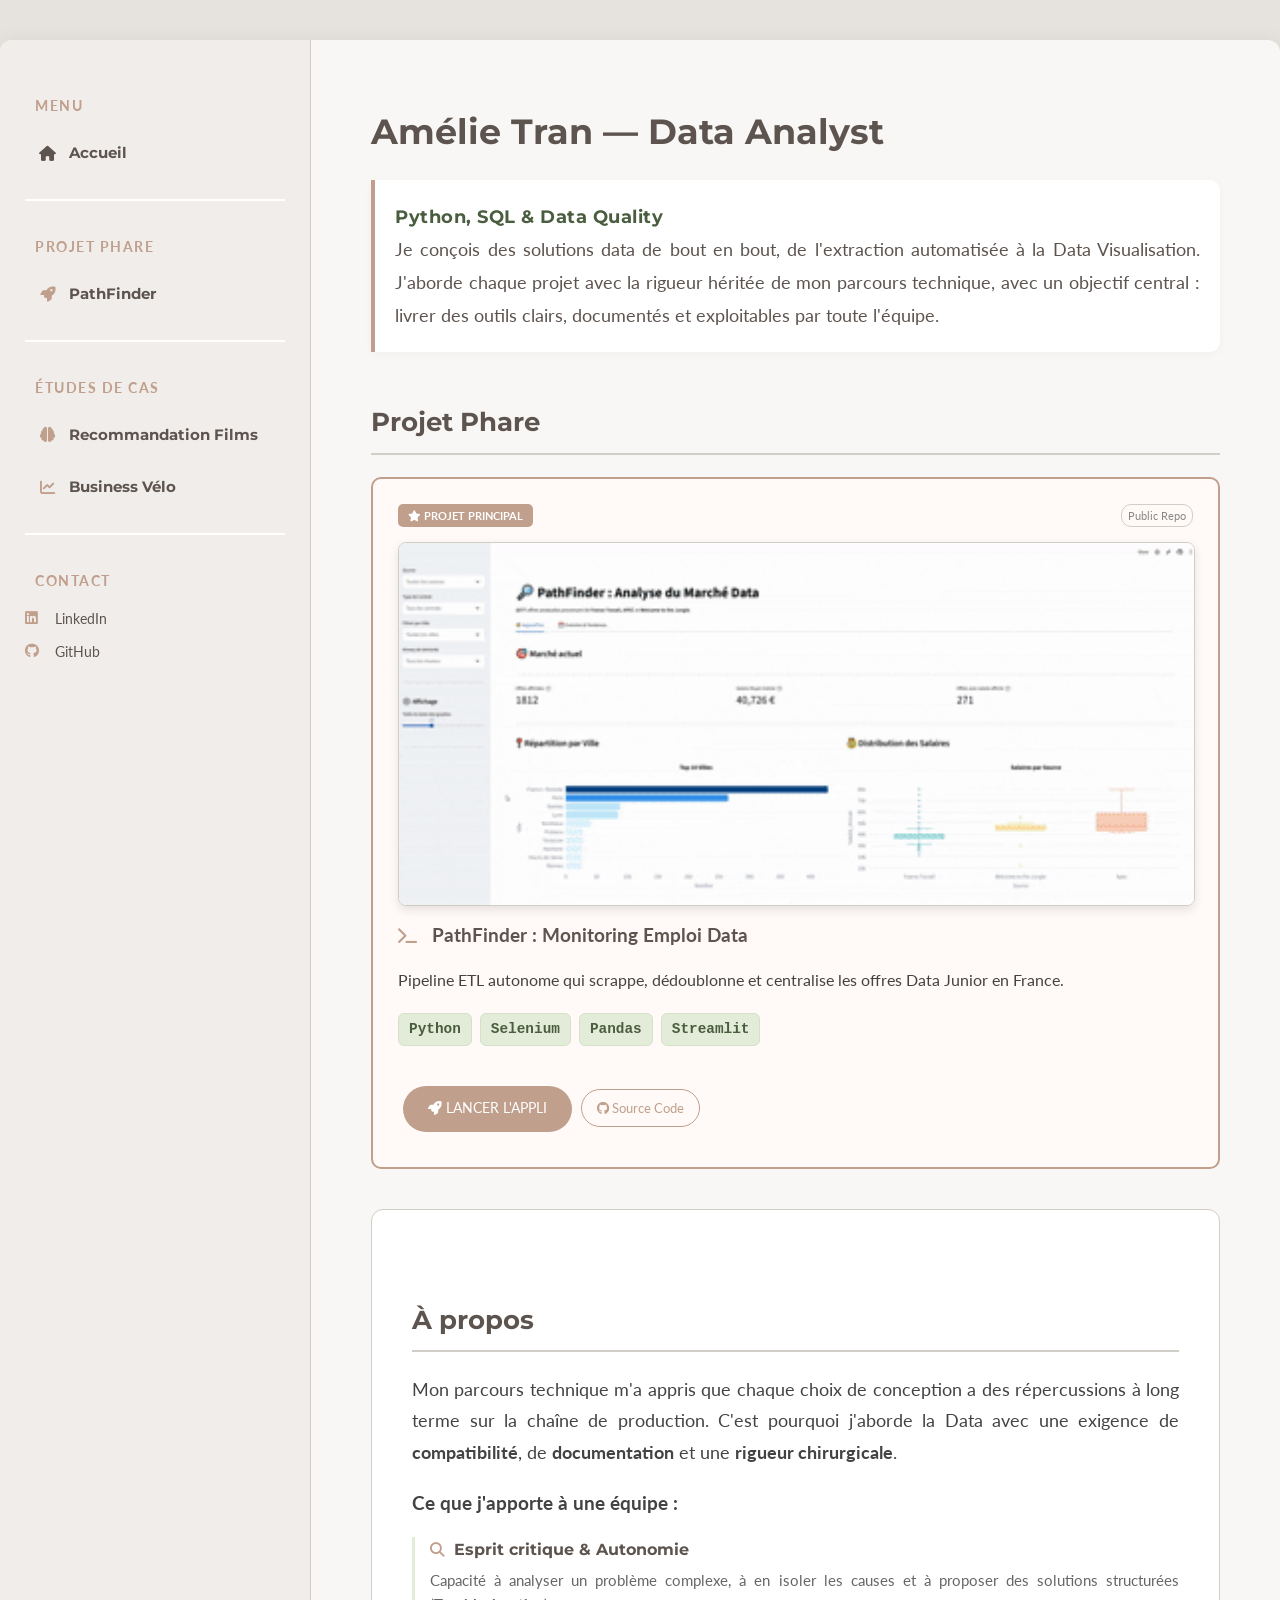
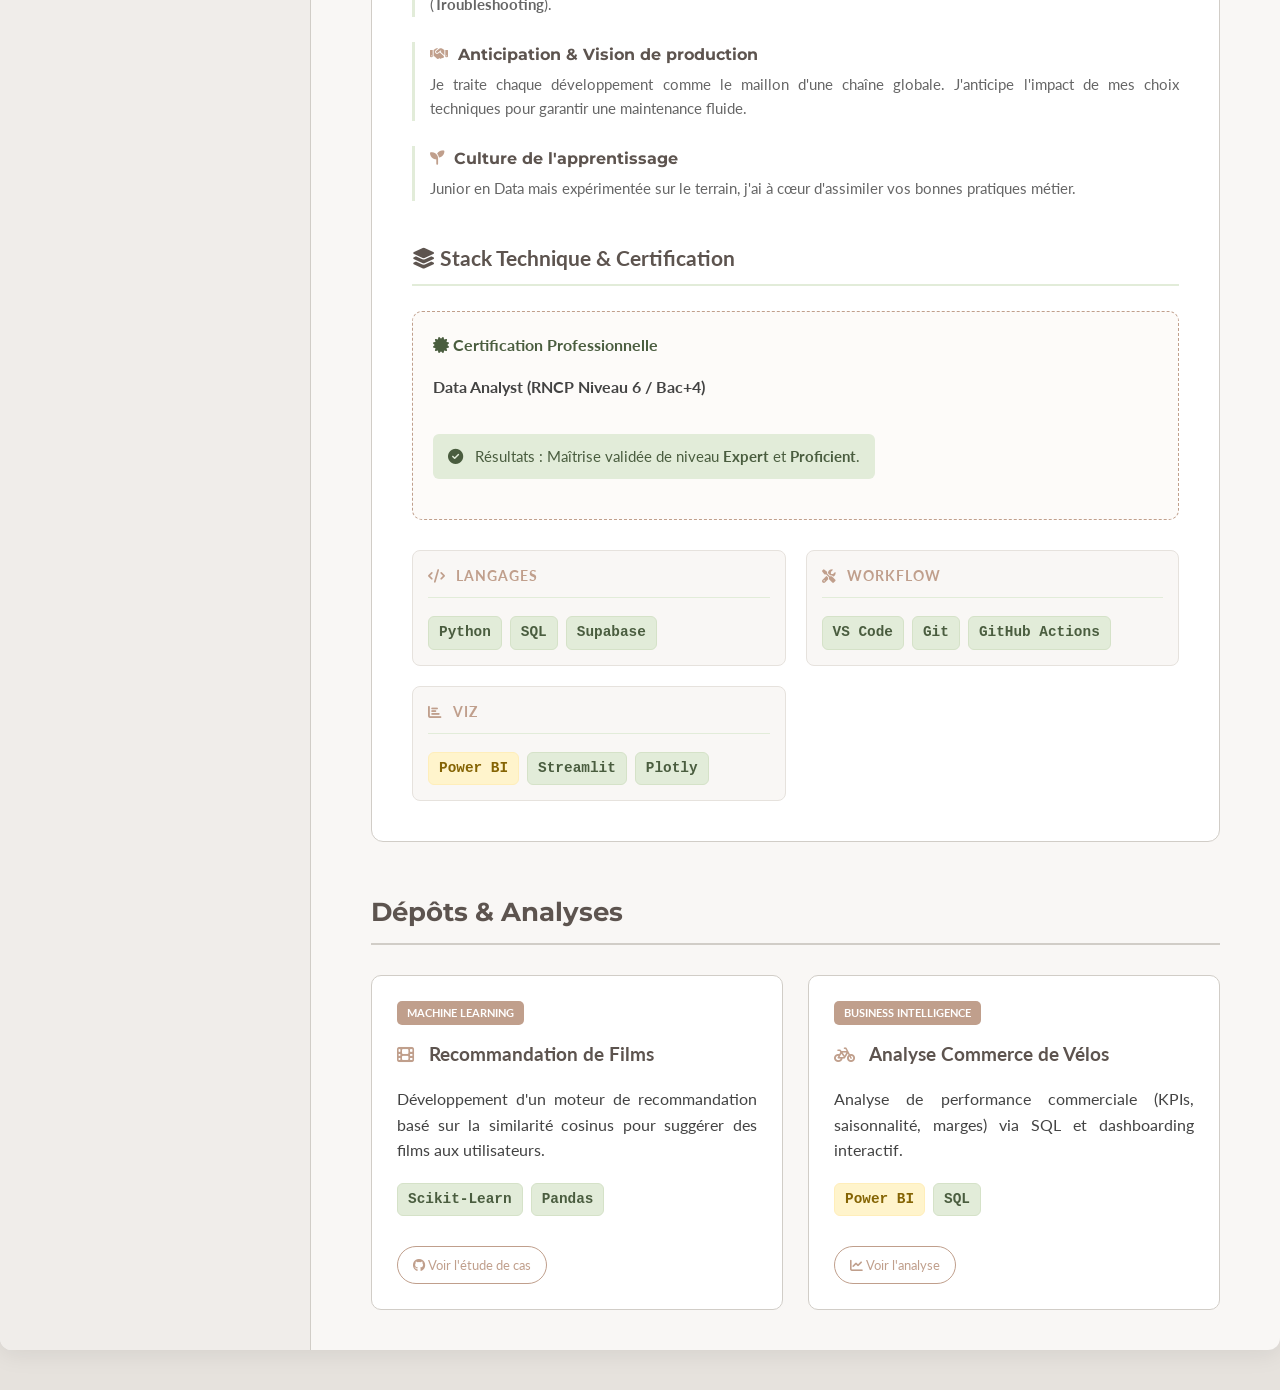
==== commit cea01610: "Modif sidebar et retour Accueil" ====
--- a/index.html
+++ b/index.html
@@ -15,12 +15,18 @@
 
     <div class="container">
         <nav class="sidebar">
-            <h3>Dashboard</h3>
+            <h3>Menu</h3>
             <ul>
-                <li><a href="#pathfinder"><i class="fas fa-rocket"></i> PathFinder</a></li>
+                <li><a href="index.html"><i class="fas fa-home"></i> Accueil</a></li>
             </ul>
             <div class="sidebar-contact">
-                <h3>Dépôts & Analyses</h3>
+                <h3>Projet Phare</h3>
+                <ul>
+                    <li><a href="#pathfinder"><i class="fas fa-rocket"></i> PathFinder</a></li>
+                </ul>
+            </div>
+            <div class="sidebar-contact">
+                <h3>Études de Cas</h3>
                 <ul>
                     <li><a href="CineCreuse.html"><i class="fas fa-brain"></i> Recommandation Films</a></li>
                     <li><a href="PtitVelo.html"><i class="fas fa-chart-line"></i> Business Vélo</a></li>                                       
@@ -32,10 +38,6 @@
                         class="fab fa-linkedin"></i> LinkedIn</a>
                 <a href="https://github.com/Am-Tran" target="_blank"><i class="fab fa-github"></i> GitHub</a>
             </div>
-
-
-
-
         </nav>
 
 
@@ -52,7 +54,7 @@
             </header>
 
             <section id="projets">
-                <h2>Mes Projets</h2>
+                <h2>Projet Phare</h2>
                 <div class="project-card featured" id="pathfinder">
                     <div class="project-info">
                         <div class="card-header">
@@ -155,7 +157,7 @@
                 <section id="projets">
                     <h2>Dépôts & Analyses</h2>
                     <div class="project-grid">
-                        
+
                         <div class="project-card" id="films">
                             <div class="project-info">
                                 <div class="card-header">
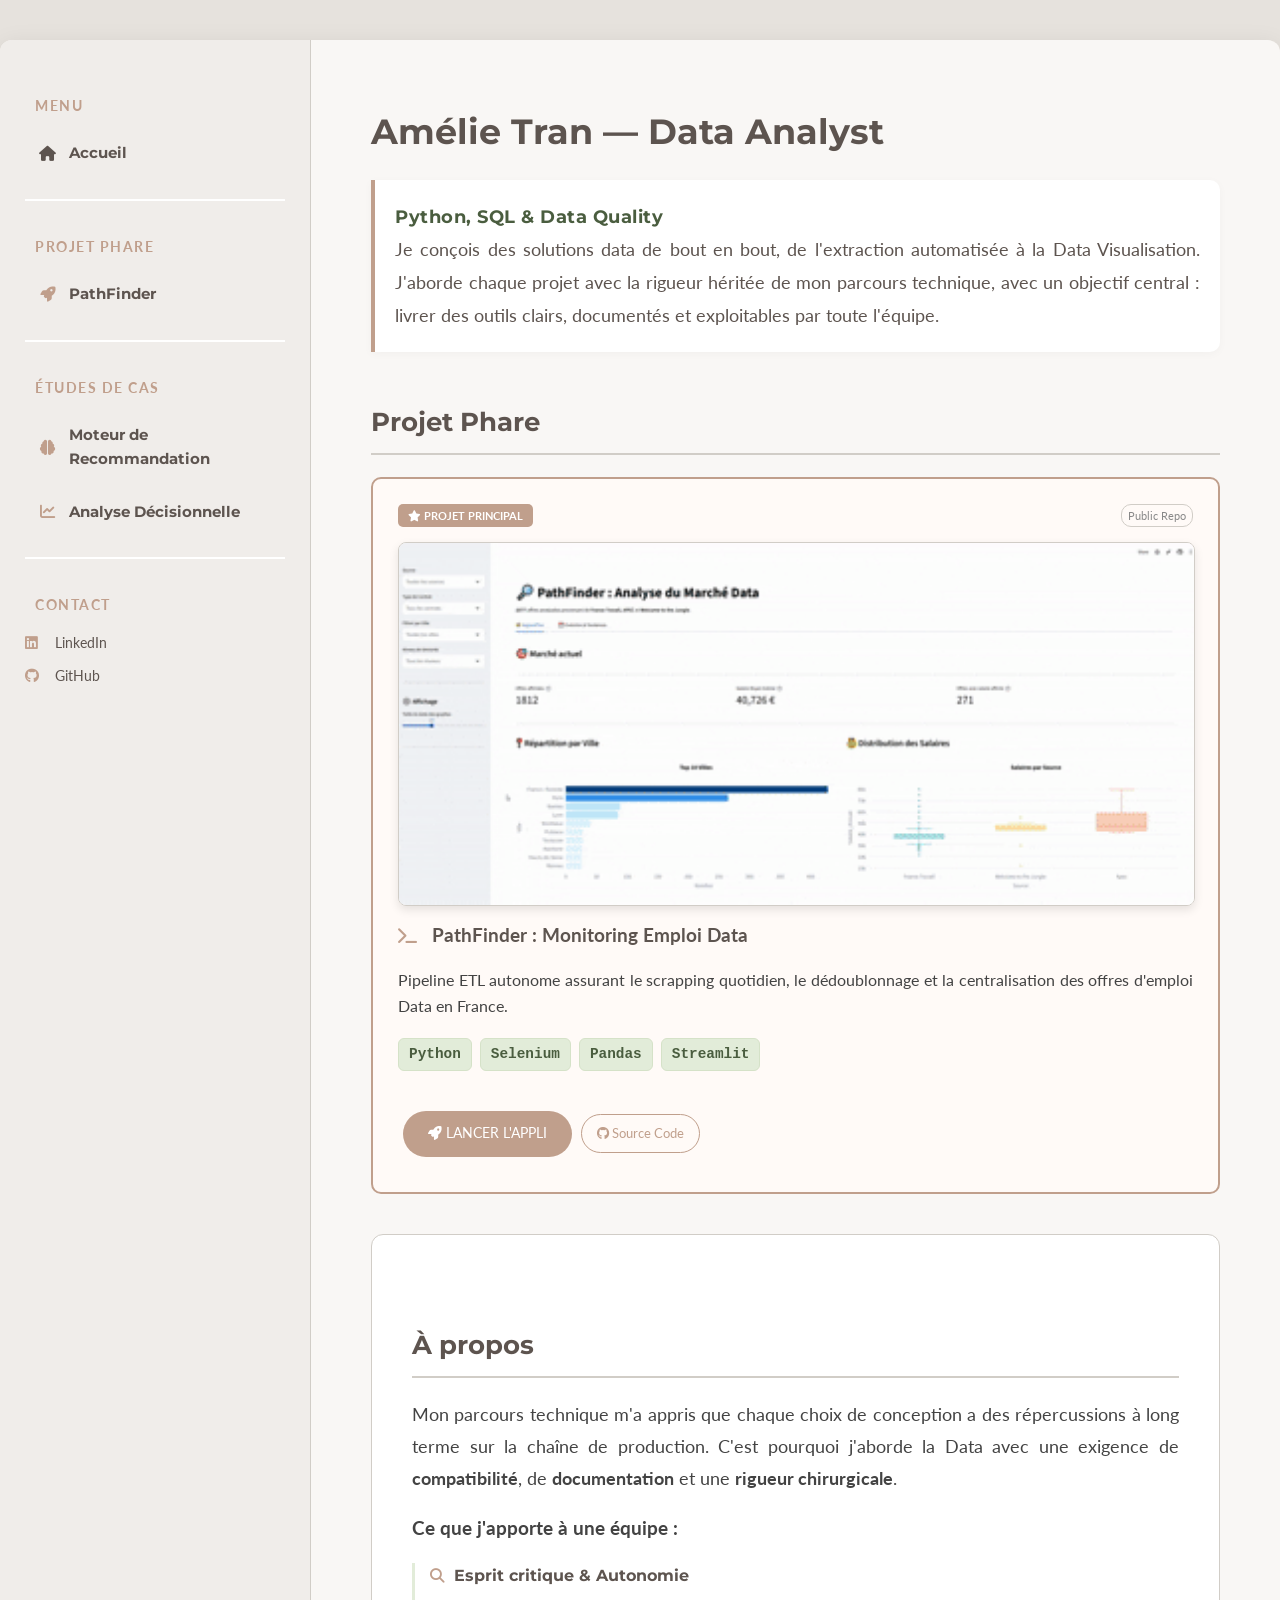
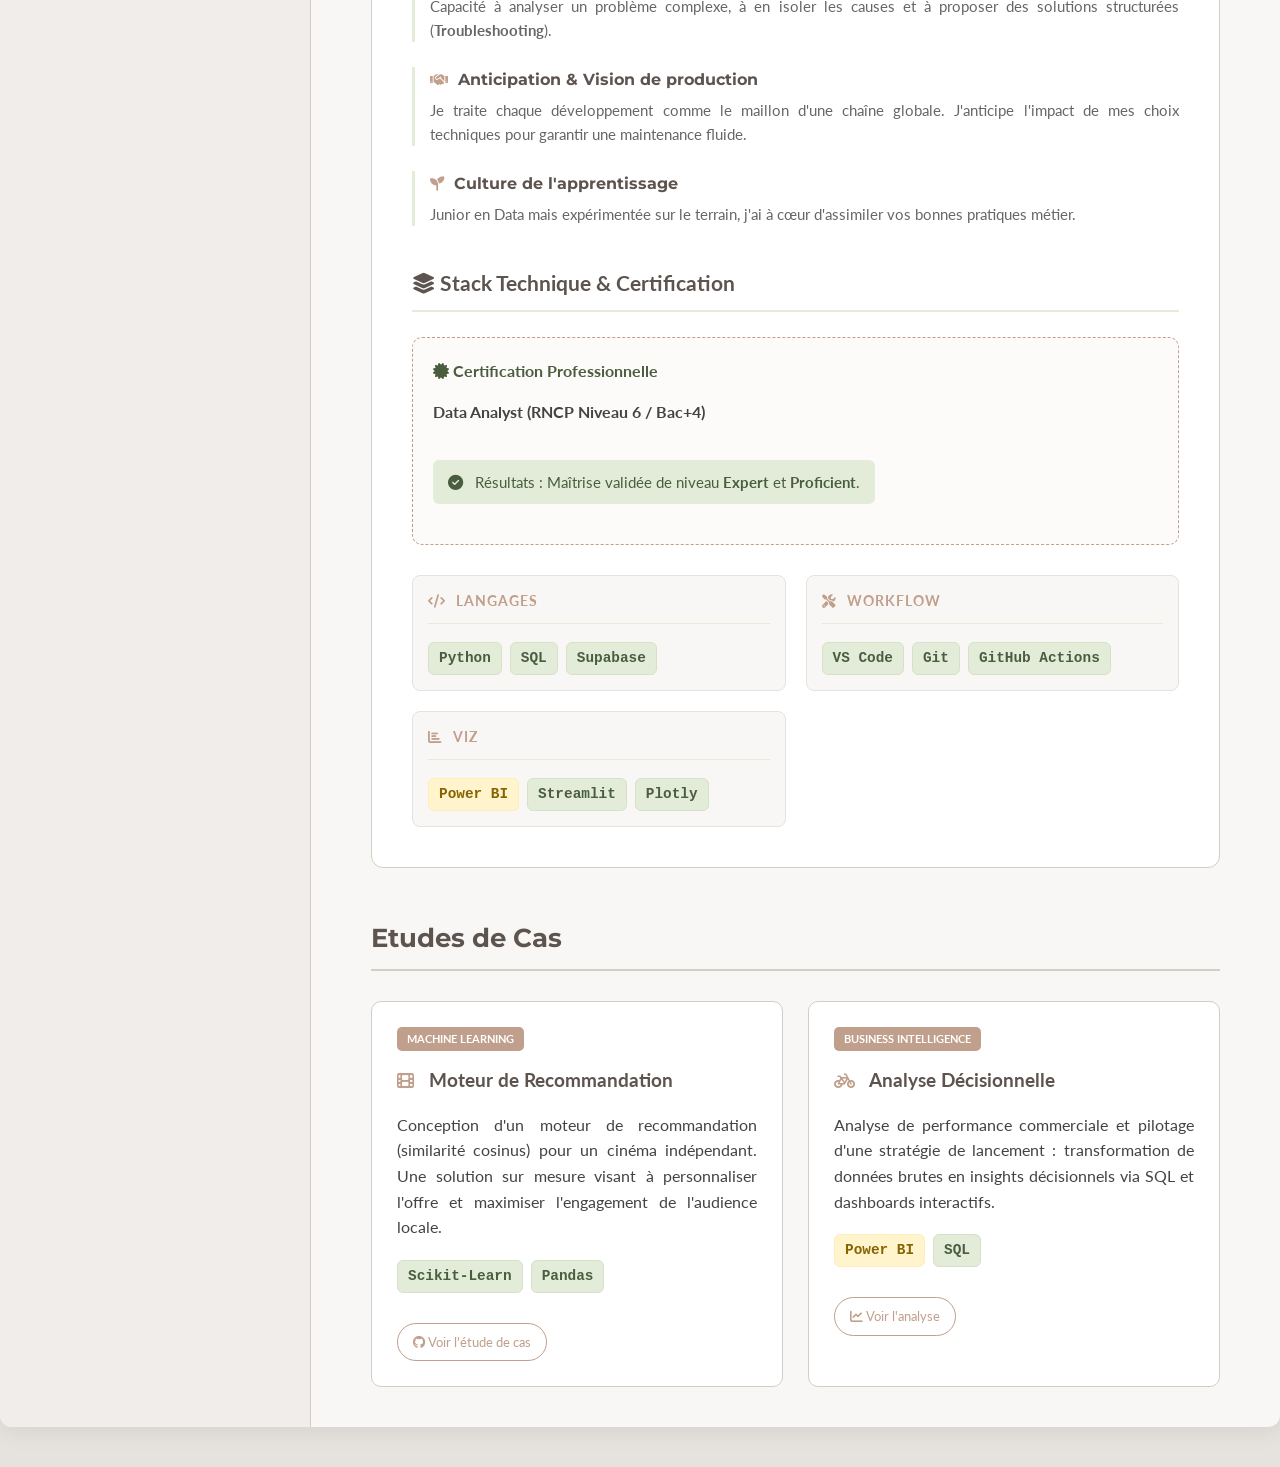
==== commit 79a1014d: "Reformulation des textes, ajustement de couleurs et de mise en page" ====
--- a/index.html
+++ b/index.html
@@ -28,8 +28,8 @@
             <div class="sidebar-contact">
                 <h3>Études de Cas</h3>
                 <ul>
-                    <li><a href="CineCreuse.html"><i class="fas fa-brain"></i> Recommandation Films</a></li>
-                    <li><a href="PtitVelo.html"><i class="fas fa-chart-line"></i> Business Vélo</a></li>                                       
+                    <li><a href="CineCreuse.html"><i class="fas fa-brain"></i> Moteur de Recommandation</a></li>
+                    <li><a href="PtitVelo.html"><i class="fas fa-chart-line"></i> Analyse Décisionnelle</a></li>                                       
                 </ul>
             </div>
             <div class="sidebar-contact">
@@ -65,8 +65,7 @@
                             <img src="medias/Demo.gif" alt="Démo PathFinder" class="project-gif">
                         </div>
                         <h3><i class="fas fa-terminal"></i> PathFinder : Monitoring Emploi Data</h3>
-                        <p>Pipeline ETL autonome qui scrappe, dédoublonne et centralise les offres Data Junior en
-                            France.</p>
+                        <p>Pipeline ETL autonome assurant le scrapping quotidien, le dédoublonnage et la centralisation des offres d'emploi Data en France.</p>
                         <div class="stack-list">
                             <span class="stack-badge">Python</span>
                             <span class="stack-badge">Selenium</span>
@@ -155,7 +154,7 @@
                 </section>
 
                 <section id="projets">
-                    <h2>Dépôts & Analyses</h2>
+                    <h2>Etudes de Cas</h2>
                     <div class="project-grid">
 
                         <div class="project-card" id="films">
@@ -163,9 +162,9 @@
                                 <div class="card-header">
                                     <span class="tag">Machine Learning</span>
                                 </div>
-                                <h3><i class="fas fa-film"></i> Recommandation de Films</h3>
-                                <p>Développement d'un moteur de recommandation basé sur la similarité cosinus pour
-                                    suggérer des films aux utilisateurs.</p>
+                                <h3><i class="fas fa-film"></i> Moteur de Recommandation</h3>
+                                <p>Conception d'un moteur de recommandation (similarité cosinus) pour un cinéma indépendant. 
+                                    Une solution sur mesure visant à personnaliser l'offre et maximiser l'engagement de l'audience locale.</p>
                                 <div class="stack-list">
                                     <span class="stack-badge">Scikit-Learn</span>
                                     <span class="stack-badge">Pandas</span>
@@ -182,9 +181,9 @@
                                 <div class="card-header">
                                     <span class="tag">Business Intelligence</span>
                                 </div>
-                                <h3><i class="fas fa-bicycle"></i> Analyse Commerce de Vélos</h3>
-                                <p>Analyse de performance commerciale (KPIs, saisonnalité, marges) via SQL et
-                                    dashboarding interactif.</p>
+                                <h3><i class="fas fa-bicycle"></i> Analyse Décisionnelle</h3>
+                                <p>Analyse de performance commerciale et pilotage d'une stratégie de lancement : 
+                                    transformation de données brutes en insights décisionnels via SQL et dashboards interactifs.</p>
                                 <div class="stack-list">
                                     <span class="stack-badge-bi">Power BI</span>
                                     <span class="stack-badge">SQL</span>
--- a/style.css
+++ b/style.css
@@ -396,6 +396,7 @@
     gap: 10px;
 }
 
+
 /* ==========================================================================
    6. GRILLE DES PROJETS (INDEX)
    ========================================================================== */
@@ -497,11 +498,67 @@
 /* ==========================================================================
    7. PAGES DE PROJETS DÉTAILLÉS (EX: CINÉMA)
    ========================================================================== */
+
+.site-branding h1 {
+    font-family: 'Montserrat', sans-serif;
+    font-size: 1.2rem; 
+    text-transform: uppercase;
+    letter-spacing: 2px;
+    color: #C09F8C; 
+    margin-bottom: 40px;
+    border-bottom: 1px solid #e2e8f0;
+    padding-bottom: 10px;
+}
+
 .project-header {
     display: flex;
-    align-items: center;
+    align-items: flex-start;
     gap: 20px;
     margin-bottom: 30px;
+}
+
+/* La nouvelle "Lettrine" */
+.project-icon-box {
+    display: flex;
+    align-items: center;
+    justify-content: center;
+    width: 75px;
+    height: 75px;
+    background-color: #F1F1F1; /* Un gris très doux ou la couleur du thème */
+    color: #4A5D3F;
+    border: 1px solid #D1CDC7;
+    border-radius: 12px;
+    font-size: 2.8rem; /* On booste la taille de l'émoji */
+    flex-shrink: 0;
+    box-shadow: 4px 4px 0px #00000014;
+}
+
+.title-container {
+    display: flex;
+    flex-direction: column;
+    gap: 5px;
+    justify-content: center;
+}
+
+/* L'encadré Machine Learning */
+.specialty-tag {
+    display: inline-block;
+    width: fit-content;
+    padding: 2px 12px;
+    background-color: #E2ECD9;
+    color: #4A5D3F;
+    font-size: 0.75rem;
+    font-weight: 700;
+    text-transform: uppercase;
+    letter-spacing: 1px;
+    border-radius: 4px;    
+}
+
+.title-container h2 {
+    margin: 0;
+    font-size: 2rem;
+    line-height: 1.2;
+    color: #5D544F;
 }
 
 .context-box {
